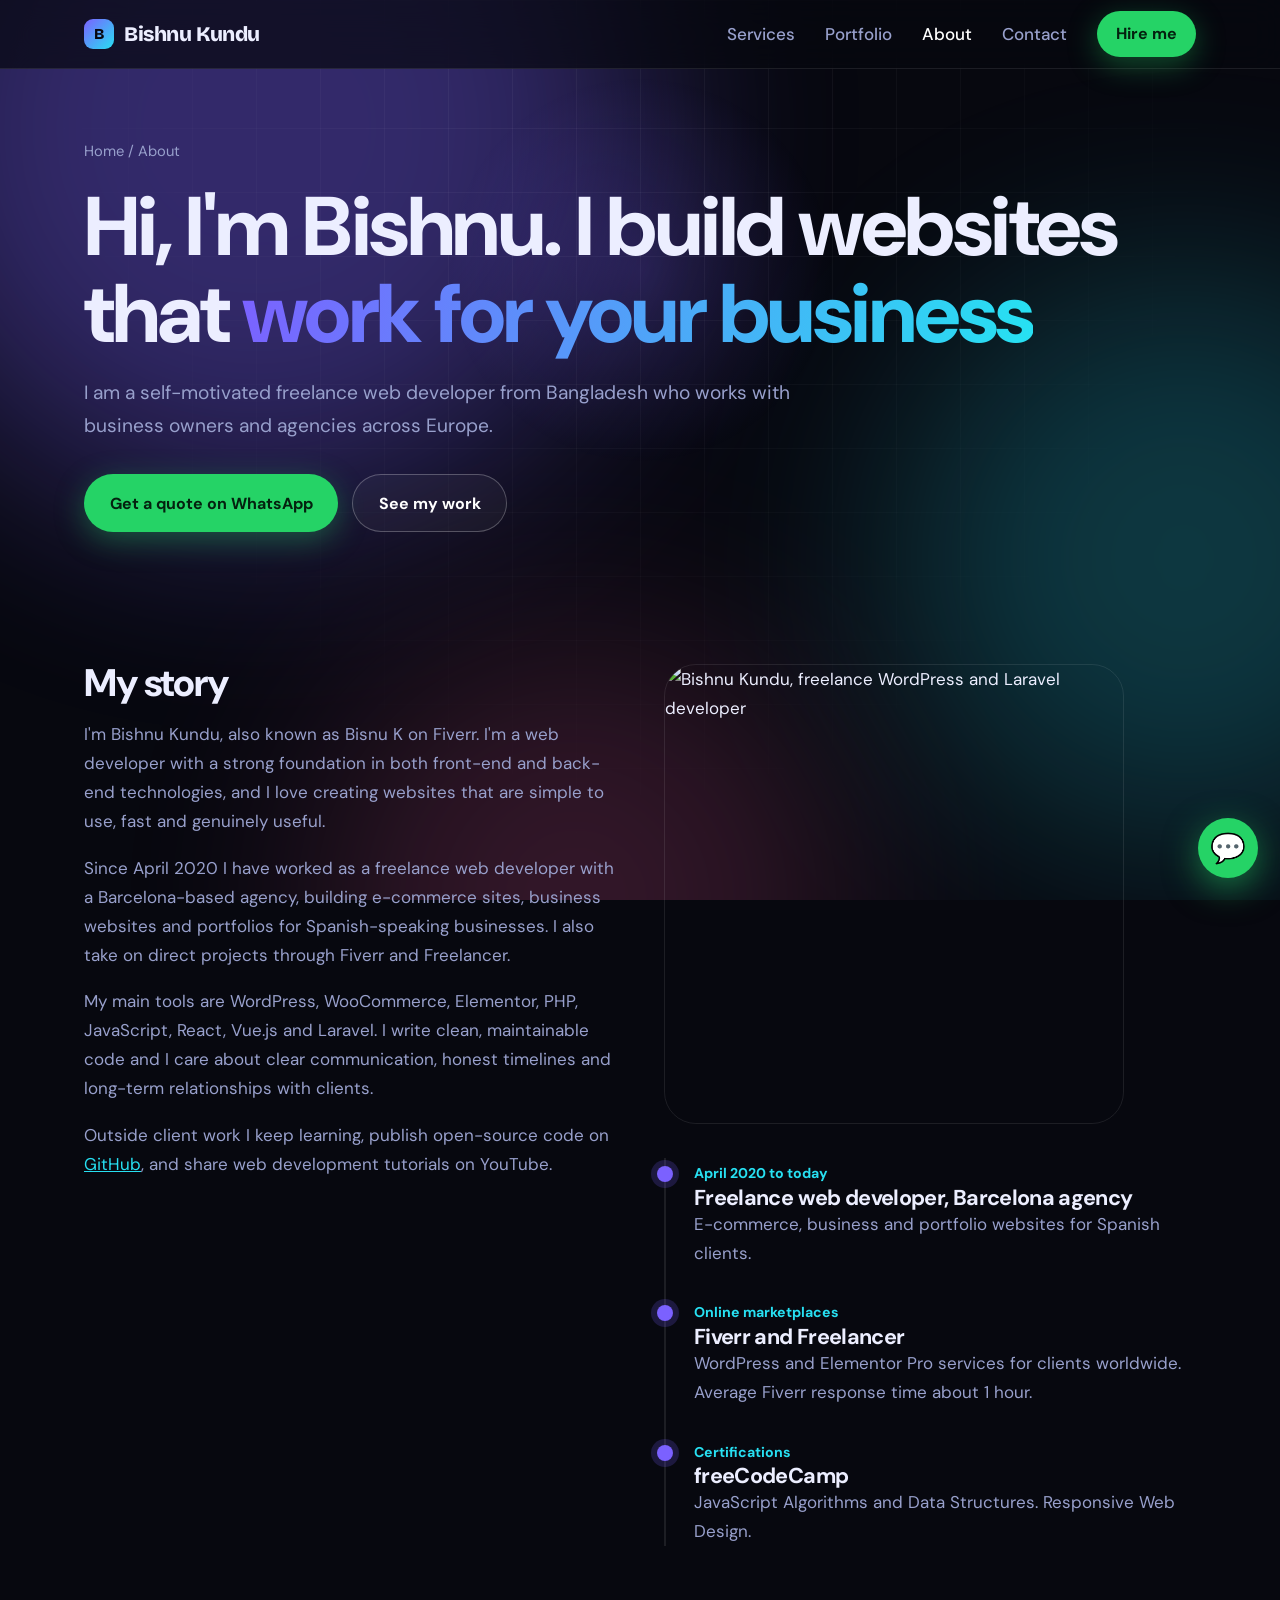
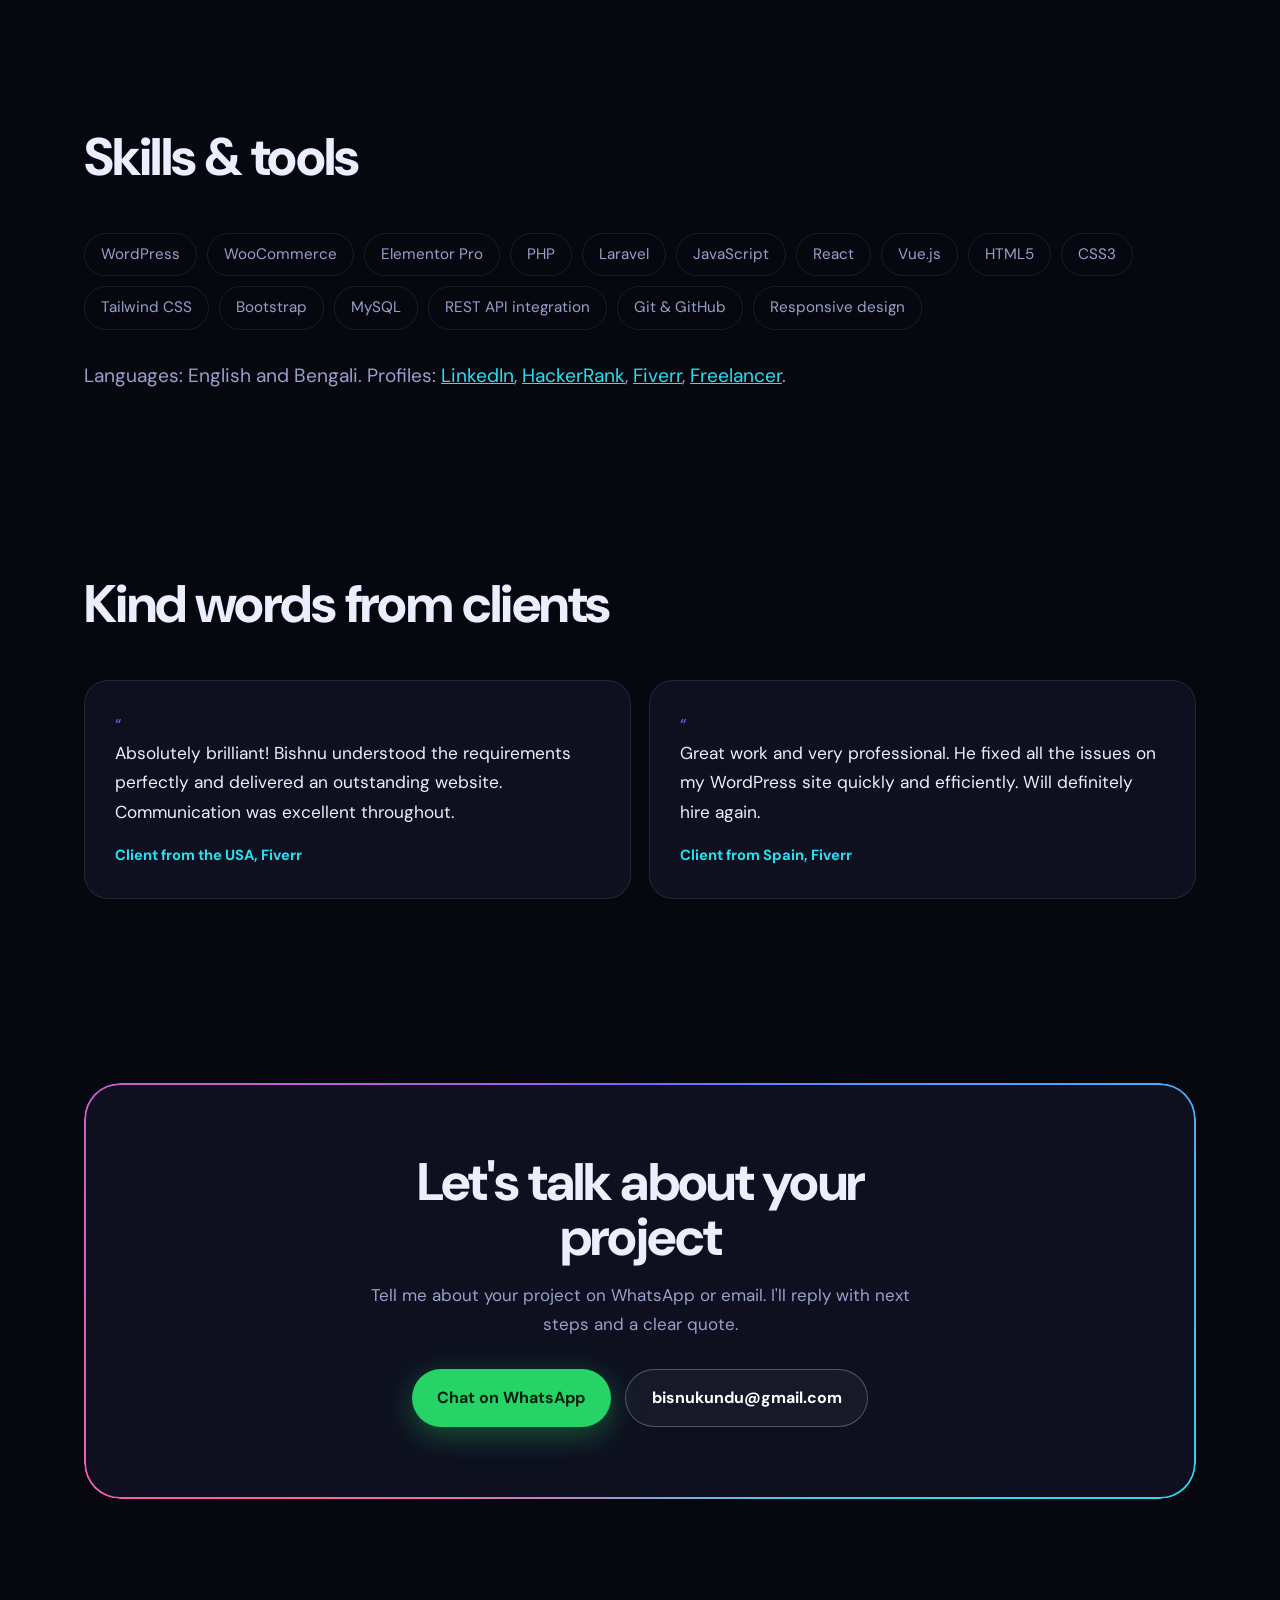
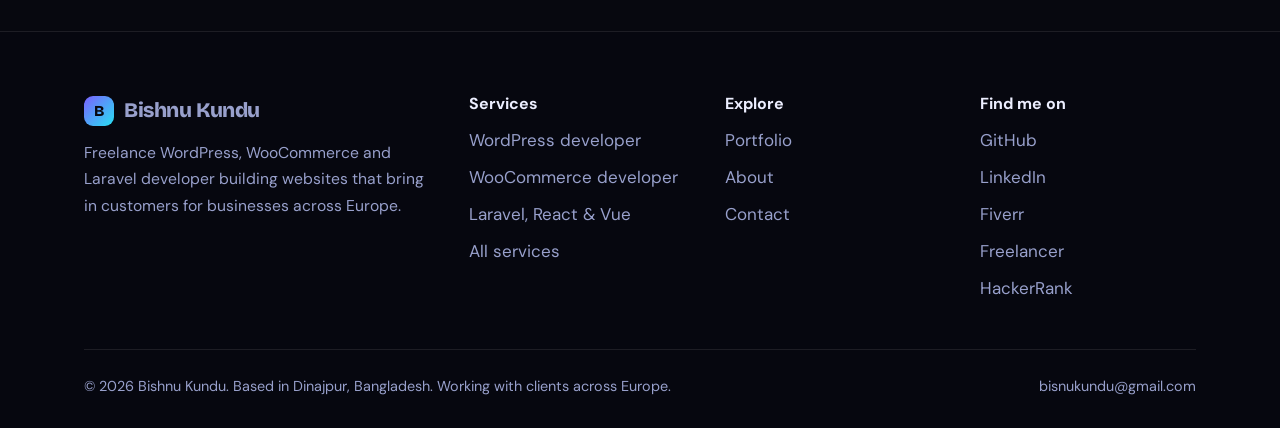
==== about/index.html @ 93c43add "Redesign: dark multi-page SEO site" ====
<!DOCTYPE html>
<html lang="en">
<head>
<meta charset="UTF-8">
<meta name="viewport" content="width=device-width, initial-scale=1">
<title>About Bishnu Kundu | Freelance Web Developer for Europe</title>
<meta name="description" content="Meet Bishnu Kundu, a freelance WordPress, WooCommerce and Laravel developer working with European clients since 2020. English and Bengali speaker.">
<meta name="robots" content="index,follow,max-image-preview:large">
<link rel="canonical" href="https://bisnukundu.netlify.app/about/">
<meta name="author" content="Bishnu Kundu">
<meta name="theme-color" content="#07080f">
<meta property="og:site_name" content="Bishnu Kundu">
<meta property="og:type" content="website">
<meta property="og:title" content="About Bishnu Kundu | Freelance Web Developer for Europe">
<meta property="og:description" content="Meet Bishnu Kundu, a freelance WordPress, WooCommerce and Laravel developer working with European clients since 2020. English and Bengali speaker.">
<meta property="og:url" content="https://bisnukundu.netlify.app/about/">
<meta property="og:image" content="https://avatars.githubusercontent.com/u/48401689?v=4">
<meta name="twitter:card" content="summary_large_image">
<meta name="twitter:title" content="About Bishnu Kundu | Freelance Web Developer for Europe">
<meta name="twitter:description" content="Meet Bishnu Kundu, a freelance WordPress, WooCommerce and Laravel developer working with European clients since 2020. English and Bengali speaker.">
<link rel="icon" href="/favicon.svg" type="image/svg+xml">
<link rel="preconnect" href="https://fonts.googleapis.com">
<link rel="preconnect" href="https://fonts.gstatic.com" crossorigin>
<link href="https://fonts.googleapis.com/css2?family=Bricolage+Grotesque:opsz,wght@12..96,500;12..96,700;12..96,800&family=DM+Sans:wght@400;500;700&display=swap" rel="stylesheet">
<link rel="stylesheet" href="/style.css">
<script>document.documentElement.classList.add('js')</script>
<script type="application/ld+json">{"@context": "https://schema.org", "@type": "BreadcrumbList", "itemListElement": [{"@type": "ListItem", "position": 1, "name": "Home", "item": "https://bisnukundu.netlify.app/"}, {"@type": "ListItem", "position": 2, "name": "About", "item": "https://bisnukundu.netlify.app/about/"}]}</script><script type="application/ld+json">{"@context": "https://schema.org", "@type": "AboutPage", "url": "https://bisnukundu.netlify.app/about/", "mainEntity": {"@id": "https://bisnukundu.netlify.app/#person"}}</script><script type="application/ld+json">{"@context": "https://schema.org", "@type": "Person", "@id": "https://bisnukundu.netlify.app/#person", "name": "Bishnu Kundu", "alternateName": "Bisnu K", "url": "https://bisnukundu.netlify.app/", "image": "https://avatars.githubusercontent.com/u/48401689?v=4", "jobTitle": "Freelance WordPress and WooCommerce Developer", "email": "bisnukundu@gmail.com", "address": {"@type": "PostalAddress", "addressLocality": "Dinajpur", "addressCountry": "BD"}, "knowsLanguage": ["English", "Bengali"], "knowsAbout": ["WordPress", "WooCommerce", "Elementor", "PHP", "Laravel", "React", "Vue.js", "JavaScript", "MySQL", "Web development", "Website redesign"], "sameAs": ["https://github.com/bisnukundu", "https://www.linkedin.com/in/bisnukundu/", "https://www.fiverr.com/bisnukundu", "https://www.freelancer.com/u/bisnukundu", "https://www.hackerrank.com/profile/bisnukundu"]}</script>
</head>
<body>
<div class="prog"></div><div class="aurora" aria-hidden="true"><i></i><i></i><i></i></div><div class="grid-bg" aria-hidden="true"></div><div class="glow" aria-hidden="true"></div>
<header class="nav"><div class="wrap">
<a class="logo" href="/" aria-label="Bishnu Kundu home"><i>B</i>Bishnu Kundu</a>
<nav aria-label="Main"><ul><li><a href="/services/">Services</a></li><li><a href="/portfolio/">Portfolio</a></li><li><a href="/about/" aria-current=page>About</a></li><li><a href="/contact/">Contact</a></li><li><a class="btn btn-wa" href="https://wa.link/w53g4s" target="_blank" rel="noopener">Hire me</a></li></ul></nav>
<button class="burger" aria-label="Menu" aria-expanded="false">☰</button>
</div></header>
<main>
<section class="ph"><div class="wrap"><div class="crumbs"><a href="/">Home</a> / About</div><h1 class="rv">Hi, I'm Bishnu. I build websites that <span class="grad">work for your business</span></h1><p class="lead rv">I am a self-motivated freelance web developer from Bangladesh who works with business owners and agencies across Europe.</p><div class="cta rv"><a class="btn btn-wa" href="https://wa.link/w53g4s" target="_blank" rel="noopener">Get a quote on WhatsApp</a><a class="btn btn-line" href="/portfolio/">See my work</a></div></div></section><section><div class="wrap split">
<div class="prose rv">
<h2 style="margin-top:0">My story</h2>
<p>I'm Bishnu Kundu, also known as Bisnu K on Fiverr. I'm a web developer with a strong foundation in both front-end and back-end technologies, and I love creating websites that are simple to use, fast and genuinely useful.</p>
<p>Since April 2020 I have worked as a freelance web developer with a Barcelona-based agency, building e-commerce sites, business websites and portfolios for Spanish-speaking businesses. I also take on direct projects through Fiverr and Freelancer.</p>
<p>My main tools are WordPress, WooCommerce, Elementor, PHP, JavaScript, React, Vue.js and Laravel. I write clean, maintainable code and I care about clear communication, honest timelines and long-term relationships with clients.</p>
<p>Outside client work I keep learning, publish open-source code on <a href="https://github.com/bisnukundu" rel="me noopener" target="_blank">GitHub</a>, and share web development tutorials on YouTube.</p>
</div>
<div>
<img class="rv" src="https://avatars.githubusercontent.com/u/48401689?v=4" alt="Bishnu Kundu, freelance WordPress and Laravel developer" width="460" height="460" style="border-radius:32px;border:1px solid var(--line);margin-bottom:34px;width:100%;max-width:460px">
<div class="tl">
<div class="rv"><small>April 2020 to today</small><h3>Freelance web developer, Barcelona agency</h3><p>E-commerce, business and portfolio websites for Spanish clients.</p></div>
<div class="rv"><small>Online marketplaces</small><h3>Fiverr and Freelancer</h3><p>WordPress and Elementor Pro services for clients worldwide. Average Fiverr response time about 1 hour.</p></div>
<div class="rv"><small>Certifications</small><h3>freeCodeCamp</h3><p>JavaScript Algorithms and Data Structures. Responsive Web Design.</p></div>
</div></div></div></section>
<section><div class="wrap"><div class="sh rv"><h2>Skills &amp; tools</h2></div>
<div class="chips"><a href="/services/" style="pointer-events:none">WordPress</a><a href="/services/" style="pointer-events:none">WooCommerce</a><a href="/services/" style="pointer-events:none">Elementor Pro</a><a href="/services/" style="pointer-events:none">PHP</a><a href="/services/" style="pointer-events:none">Laravel</a><a href="/services/" style="pointer-events:none">JavaScript</a><a href="/services/" style="pointer-events:none">React</a><a href="/services/" style="pointer-events:none">Vue.js</a><a href="/services/" style="pointer-events:none">HTML5</a><a href="/services/" style="pointer-events:none">CSS3</a><a href="/services/" style="pointer-events:none">Tailwind CSS</a><a href="/services/" style="pointer-events:none">Bootstrap</a><a href="/services/" style="pointer-events:none">MySQL</a><a href="/services/" style="pointer-events:none">REST API integration</a><a href="/services/" style="pointer-events:none">Git & GitHub</a><a href="/services/" style="pointer-events:none">Responsive design</a></div>
<p class="lead rv" style="margin-top:30px">Languages: English and Bengali. Profiles: <a href="https://www.linkedin.com/in/bisnukundu/" rel="me noopener" target="_blank" style="color:var(--c)">LinkedIn</a>, <a href="https://www.hackerrank.com/profile/bisnukundu" rel="me noopener" target="_blank" style="color:var(--c)">HackerRank</a>, <a href="https://www.fiverr.com/bisnukundu" rel="me noopener" target="_blank" style="color:var(--c)">Fiverr</a>, <a href="https://www.freelancer.com/u/bisnukundu" rel="me noopener" target="_blank" style="color:var(--c)">Freelancer</a>.</p></div></section>
<section><div class="wrap"><div class="sh rv"><h2>Kind words from clients</h2></div><div class="qgrid"><blockquote class="rv"><p>Absolutely brilliant! Bishnu understood the requirements perfectly and delivered an outstanding website. Communication was excellent throughout.</p><cite>Client from the USA, Fiverr</cite></blockquote><blockquote class="rv"><p>Great work and very professional. He fixed all the issues on my WordPress site quickly and efficiently. Will definitely hire again.</p><cite>Client from Spain, Fiverr</cite></blockquote></div></div></section>
<section><div class="wrap"><div class="ctabox rv"><h2>Let's talk about your project</h2><p>Tell me about your project on WhatsApp or email. I'll reply with next steps and a clear quote.</p>
<div class="cta"><a class="btn btn-wa" href="https://wa.link/w53g4s" target="_blank" rel="noopener">Chat on WhatsApp</a><a class="btn btn-line" href="mailto:bisnukundu@gmail.com">bisnukundu@gmail.com</a></div></div></div></section>
</main>
<footer><div class="wrap">
<div class="fg">
<div><a class="logo" href="/"><i>B</i>Bishnu Kundu</a><p>Freelance WordPress, WooCommerce and Laravel developer building websites that bring in customers for businesses across Europe.</p></div>
<div><h3>Services</h3><ul><li><a href="/services/wordpress-developer/">WordPress developer</a></li><li><a href="/services/woocommerce-developer/">WooCommerce developer</a></li><li><a href="/services/web-app-development/">Laravel, React & Vue</a></li><li><a href="/services/">All services</a></li></ul></div>
<div><h3>Explore</h3><ul><li><a href="/portfolio/">Portfolio</a></li><li><a href="/about/">About</a></li><li><a href="/contact/">Contact</a></li></ul></div>
<div><h3>Find me on</h3><ul><li><a href="https://github.com/bisnukundu" rel="me noopener" target="_blank">GitHub</a></li><li><a href="https://www.linkedin.com/in/bisnukundu/" rel="me noopener" target="_blank">LinkedIn</a></li><li><a href="https://www.fiverr.com/bisnukundu" rel="me noopener" target="_blank">Fiverr</a></li><li><a href="https://www.freelancer.com/u/bisnukundu" rel="me noopener" target="_blank">Freelancer</a></li><li><a href="https://www.hackerrank.com/profile/bisnukundu" rel="me noopener" target="_blank">HackerRank</a></li></ul></div>
</div>
<div class="copy"><span>© <script>document.write(new Date().getFullYear())</script> Bishnu Kundu. Based in Dinajpur, Bangladesh. Working with clients across Europe.</span><a href="mailto:bisnukundu@gmail.com">bisnukundu@gmail.com</a></div>
</div></footer>
<a class="wa-fab" href="https://wa.link/w53g4s" target="_blank" rel="noopener" aria-label="Chat on WhatsApp">💬</a>
<script src="/app.js" defer></script>
</body>
</html>
---- style.css ----
@property --a{syntax:'<angle>';initial-value:0deg;inherits:false}
:root{--bg:#07080f;--s1:#0e1020;--s2:#151833;--line:rgba(255,255,255,.09);--tx:#eceeff;--mu:#98a0cc;--v:#7b61ff;--c:#27e0f2;--p:#ff5fa2;--wa:#25d366;
--d:'Bricolage Grotesque',Georgia,serif;--b:'DM Sans',system-ui,sans-serif}
*{box-sizing:border-box;margin:0;padding:0}
html{scroll-behavior:smooth}
body{font:400 1.0625rem/1.7 var(--b);color:var(--tx);background:var(--bg);overflow-x:hidden}
img{max-width:100%;display:block}
a{color:inherit}
:focus-visible{outline:3px solid var(--c);outline-offset:3px}
.wrap{max-width:1160px;margin:0 auto;padding:0 24px}
h1,h2,h3{font-family:var(--d);line-height:1.04;letter-spacing:-.03em}
h1{font-size:clamp(2.6rem,6.6vw,5.2rem);font-weight:800}
h2{font-size:clamp(2rem,4.6vw,3.3rem);font-weight:800}
h3{font-size:1.35rem;font-weight:700}
p.lead{font-size:1.2rem;color:var(--mu);max-width:56ch}
.grad{background:linear-gradient(100deg,var(--v),var(--c),var(--p),var(--v));background-size:300% 100%;-webkit-background-clip:text;background-clip:text;color:transparent;animation:flow 8s linear infinite}
@keyframes flow{to{background-position:300% 0}}
/* background */
.aurora{position:fixed;inset:0;z-index:-2;overflow:hidden;pointer-events:none}
.aurora i{position:absolute;width:60vw;height:60vw;border-radius:50%;filter:blur(110px);opacity:.38;animation:drift 22s ease-in-out infinite alternate}
.aurora i:nth-child(1){background:var(--v);top:-20vw;left:-10vw}
.aurora i:nth-child(2){background:var(--c);width:45vw;height:45vw;top:30vh;right:-15vw;animation-delay:-8s;opacity:.22}
.aurora i:nth-child(3){background:var(--p);width:40vw;height:40vw;bottom:-20vw;left:25vw;animation-delay:-14s;opacity:.18}
@keyframes drift{to{transform:translate(8vw,6vh) scale(1.2)}}
.grid-bg{position:fixed;inset:0;z-index:-1;pointer-events:none;background-image:linear-gradient(var(--line) 1px,transparent 1px),linear-gradient(90deg,var(--line) 1px,transparent 1px);background-size:64px 64px;-webkit-mask-image:radial-gradient(ellipse at 50% 0,#000 20%,transparent 70%);mask-image:radial-gradient(ellipse at 50% 0,#000 20%,transparent 70%);opacity:.5}
.glow{position:fixed;width:420px;height:420px;margin:-210px 0 0 -210px;border-radius:50%;background:radial-gradient(circle,rgba(123,97,255,.18),transparent 65%);pointer-events:none;z-index:-1;left:50%;top:30%;transition:left .25s,top .25s}
.prog{position:fixed;top:0;left:0;height:3px;width:0;background:linear-gradient(90deg,var(--v),var(--c),var(--p));z-index:100}
/* nav */
header.nav{position:sticky;top:0;z-index:50;background:rgba(7,8,15,.7);backdrop-filter:blur(16px);-webkit-backdrop-filter:blur(16px);border-bottom:1px solid var(--line)}
header.nav .wrap{display:flex;justify-content:space-between;align-items:center;height:68px}
.logo{font:800 1.3rem var(--d);letter-spacing:-.02em;text-decoration:none;display:flex;align-items:center;gap:10px}
.logo i{width:30px;height:30px;border-radius:9px;background:linear-gradient(135deg,var(--v),var(--c));display:grid;place-items:center;font:800 .95rem var(--d);font-style:normal;color:#07080f}
nav ul{display:flex;gap:30px;list-style:none;align-items:center}
nav a{text-decoration:none;color:var(--mu);font-weight:500;transition:color .2s}
nav a:hover,nav a[aria-current]{color:#fff}
.burger{display:none;background:none;border:1px solid var(--line);color:#fff;width:44px;height:44px;border-radius:12px;font-size:1.3rem;cursor:pointer}
.btn{display:inline-flex;align-items:center;gap:.6rem;padding:.9rem 1.6rem;border-radius:999px;font-weight:700;text-decoration:none;transition:transform .25s,box-shadow .25s;position:relative;border:0;font-family:var(--b);font-size:1rem;cursor:pointer}
.btn:hover{transform:translateY(-3px)}
.btn-wa{background:var(--wa);color:#04210f;box-shadow:0 8px 30px rgba(37,211,102,.35)}
.btn-wa:hover{box-shadow:0 12px 40px rgba(37,211,102,.55)}
.btn-line{border:1.5px solid rgba(255,255,255,.25);color:#fff;background:rgba(255,255,255,.04)}
.btn-line:hover{border-color:var(--c)}
nav .btn{padding:.6rem 1.2rem}
nav a.btn{color:#04210f}
/* hero */
.hero{padding:84px 0 70px}
.hero-grid{display:grid;grid-template-columns:1.25fr 1fr;gap:56px;align-items:center}
.badge{display:inline-flex;align-items:center;gap:10px;padding:7px 16px;border:1px solid var(--line);border-radius:999px;background:rgba(255,255,255,.04);font-size:.92rem;color:var(--mu);margin-bottom:26px}
.badge:before{content:"";width:9px;height:9px;border-radius:50%;background:var(--wa);box-shadow:0 0 0 0 rgba(37,211,102,.7);animation:ping 2s infinite}
@keyframes ping{70%{box-shadow:0 0 0 12px rgba(37,211,102,0)}100%{box-shadow:0 0 0 0 rgba(37,211,102,0)}}
.typed{font:700 clamp(1.2rem,2.4vw,1.7rem) var(--d);margin:22px 0 14px;min-height:2.2em}
.typed span:after{content:"";display:inline-block;width:3px;height:1.1em;background:var(--c);margin-left:4px;vertical-align:-.15em;animation:blink 1s steps(1) infinite}
@keyframes blink{50%{opacity:0}}
.cta{display:flex;gap:14px;flex-wrap:wrap;margin-top:32px}
.trust{display:flex;gap:10px 22px;flex-wrap:wrap;margin-top:34px;color:var(--mu);font-size:.95rem}
.trust a{text-decoration:none;border-bottom:1px solid var(--line)}
.trust a:hover{color:#fff;border-color:var(--c)}
/* hero mock */
.mock{position:relative;animation:float 7s ease-in-out infinite}
@keyframes float{50%{transform:translateY(-14px)}}
.win{background:var(--s1);border:1px solid var(--line);border-radius:20px;overflow:hidden;box-shadow:0 40px 90px rgba(0,0,0,.55),0 0 80px rgba(123,97,255,.2)}
.win-top{display:flex;gap:7px;align-items:center;padding:13px 16px;border-bottom:1px solid var(--line)}
.win-top i{width:11px;height:11px;border-radius:50%;background:#ff5f57}.win-top i:nth-child(2){background:#febc2e}.win-top i:nth-child(3){background:#28c840}
.win-top b{margin-left:12px;flex:1;background:rgba(255,255,255,.06);border-radius:8px;padding:3px 12px;font:500 .8rem var(--b);color:var(--mu)}
.site{padding:20px;display:grid;gap:12px}
.sk{border-radius:10px;background:linear-gradient(90deg,var(--s2) 25%,#232759 50%,var(--s2) 75%);background-size:200% 100%;animation:shim 2.2s linear infinite}
@keyframes shim{to{background-position:-200% 0}}
.sk.h{height:92px;background:linear-gradient(120deg,var(--v),var(--c));animation:none;display:grid;place-items:center;font:800 1.3rem var(--d);color:#07080f}
.sk.l{height:12px;width:70%}.sk.l2{height:12px;width:48%}
.sk3{display:grid;grid-template-columns:repeat(3,1fr);gap:12px}.sk3 .sk{height:70px}
.toast{position:absolute;background:#fff;color:#0b0d24;border-radius:16px;padding:12px 16px;font-size:.9rem;line-height:1.35;box-shadow:0 20px 50px rgba(0,0,0,.5);max-width:230px;opacity:0;animation:toast 8s infinite}
.toast b{display:block;font-size:.8rem;color:#2a8f4f}
.t1{left:-34px;bottom:46px}
.t2{right:-18px;top:56px;background:var(--wa);animation-delay:3.2s;color:#04210f}
@keyframes toast{0%,6%{opacity:0;transform:translateY(16px) scale(.9)}12%,46%{opacity:1;transform:none}55%,100%{opacity:0;transform:translateY(-10px)}}
/* sections */
section{padding:92px 0;position:relative}
.sh{margin-bottom:48px}
.sh p{margin-top:14px}
.stats{display:grid;grid-template-columns:repeat(3,1fr);gap:20px;margin-top:10px}
.stat{padding:30px;border:1px solid var(--line);border-radius:24px;background:rgba(255,255,255,.03)}
.stat b{display:block;font:800 clamp(2.4rem,5vw,3.8rem)/1 var(--d);letter-spacing:-.04em}
.stat span{color:var(--mu)}
.marq{overflow:hidden;border-block:1px solid var(--line);padding:22px 0;margin:64px 0 0;-webkit-mask-image:linear-gradient(90deg,transparent,#000 12%,#000 88%,transparent);mask-image:linear-gradient(90deg,transparent,#000 12%,#000 88%,transparent)}
.marq div{display:flex;gap:56px;width:max-content;animation:marq 32s linear infinite}
.marq span{font:700 1.5rem var(--d);color:var(--mu);white-space:nowrap}
.marq span:before{content:"✦";color:var(--v);margin-right:56px}
@keyframes marq{to{transform:translateX(-50%)}}
/* cards */
.bento{display:grid;grid-template-columns:repeat(3,1fr);gap:18px}
.card,.tile{position:relative;padding:30px;border-radius:24px;border:1px solid var(--line);background:var(--s1);overflow:hidden;text-decoration:none;display:block;transition:transform .3s,border-color .3s}
.card:before,.tile:before{content:"";position:absolute;inset:0;background:radial-gradient(380px circle at var(--mx,50%) var(--my,0),rgba(123,97,255,.28),transparent 60%);opacity:0;transition:opacity .3s}
.card:hover,.tile:hover{transform:translateY(-6px);border-color:rgba(123,97,255,.6)}
.card:hover:before,.tile:hover:before{opacity:1}
.card>*,.tile>*{position:relative}
.card .ic{width:50px;height:50px;border-radius:14px;display:grid;place-items:center;font-size:1.5rem;background:linear-gradient(135deg,rgba(123,97,255,.3),rgba(39,224,242,.2));margin-bottom:20px}
.card p{color:var(--mu);margin-top:10px;font-size:1rem}
.card.wide{grid-column:span 2}
.more-link{display:inline-block;margin-top:16px;color:var(--c);font-weight:700}
.works{display:grid;grid-template-columns:repeat(3,1fr);gap:18px}
.tile{padding:0;display:flex;flex-direction:column}
.tile .thumb{height:150px;display:grid;place-items:center;font:800 1.5rem var(--d);letter-spacing:-.03em;color:#07080f;background:linear-gradient(135deg,var(--v),var(--c));position:relative;overflow:hidden}
.tile:nth-child(3n+2) .thumb{background:linear-gradient(135deg,var(--p),var(--v))}
.tile:nth-child(3n) .thumb{background:linear-gradient(135deg,var(--c),#7bffb0)}
.tile .thumb:after{content:"";position:absolute;inset:0;background:linear-gradient(110deg,transparent 30%,rgba(255,255,255,.35) 50%,transparent 70%);transform:translateX(-100%);transition:transform .8s}
.tile:hover .thumb:after{transform:translateX(100%)}
.tile .tb{padding:22px 24px 26px}
.tile p{color:var(--mu);font-size:.98rem;margin:6px 0 14px}
.tag{display:inline-block;padding:4px 12px;border-radius:999px;font-size:.82rem;font-weight:700;background:rgba(39,224,242,.12);color:var(--c);margin-right:6px}
.chips{display:flex;flex-wrap:wrap;gap:10px}
.chips a{padding:8px 16px;border:1px solid var(--line);border-radius:999px;text-decoration:none;color:var(--mu);font-size:.95rem;transition:.2s}
.chips a:hover{color:#fff;border-color:var(--v);background:rgba(123,97,255,.15)}
.filters{display:flex;gap:10px;flex-wrap:wrap;margin-bottom:30px}
.filters button{padding:9px 18px;border-radius:999px;border:1px solid var(--line);background:transparent;color:var(--mu);font:500 .95rem var(--b);cursor:pointer}
.filters button.on,.filters button:hover{background:var(--v);color:#fff;border-color:var(--v)}
/* steps */
.steps{display:grid;grid-template-columns:repeat(4,1fr);gap:20px;counter-reset:s}
.step{padding:28px;border-radius:24px;border:1px solid var(--line);background:rgba(255,255,255,.03);counter-increment:s}
.step:before{content:counter(s);display:block;font:800 3.2rem/1 var(--d);background:linear-gradient(135deg,var(--v),var(--c));-webkit-background-clip:text;background-clip:text;color:transparent;margin-bottom:12px}
.step p{color:var(--mu);margin-top:8px;font-size:1rem}
/* split + lists */
.split{display:grid;grid-template-columns:1fr 1fr;gap:48px;align-items:start}
.ticks{list-style:none}
.ticks li{padding:12px 0 12px 38px;position:relative;border-bottom:1px solid var(--line)}
.ticks li:before{content:"✓";position:absolute;left:0;top:12px;width:24px;height:24px;border-radius:50%;background:rgba(37,211,102,.15);color:var(--wa);display:grid;place-items:center;font-size:.85rem;font-weight:800}
.ticks b{display:block}
.ticks span{color:var(--mu);font-size:.98rem}
.tl{border-left:2px solid var(--line);padding-left:28px;display:grid;gap:30px}
.tl div{position:relative}
.tl div:before{content:"";position:absolute;left:-37px;top:8px;width:16px;height:16px;border-radius:50%;background:var(--v);box-shadow:0 0 0 6px rgba(123,97,255,.2)}
.tl small{color:var(--c);font-weight:700}
.tl p{color:var(--mu)}
/* quotes */
.qgrid{display:grid;grid-template-columns:repeat(2,1fr);gap:18px}
blockquote{padding:30px;border-radius:24px;border:1px solid var(--line);background:var(--s1);font-size:1.08rem}
blockquote cite{display:block;margin-top:16px;font-style:normal;color:var(--c);font-weight:700;font-size:.92rem}
blockquote:before{content:"“";font:800 3rem/1 var(--d);color:var(--v);display:block;height:28px}
/* faq */
.faq{max-width:820px}
details{border:1px solid var(--line);border-radius:18px;padding:20px 24px;margin-bottom:12px;background:rgba(255,255,255,.03);transition:border-color .2s}
details[open]{border-color:rgba(123,97,255,.55)}
summary{font:700 1.15rem var(--d);cursor:pointer;list-style:none;display:flex;justify-content:space-between;gap:16px}
summary::-webkit-details-marker{display:none}
summary:after{content:"+";font-size:1.5rem;line-height:1;color:var(--c);transition:transform .3s}
details[open] summary:after{transform:rotate(45deg)}
details p{margin-top:12px;color:var(--mu)}
/* cta box */
.ctabox{position:relative;text-align:center;padding:72px 28px;border-radius:36px;background:var(--s1);isolation:isolate;overflow:hidden}
.ctabox:before{content:"";position:absolute;inset:0;border-radius:inherit;padding:2px;background:conic-gradient(from var(--a),var(--v),var(--c),var(--p),var(--v));-webkit-mask:linear-gradient(#000 0 0) content-box,linear-gradient(#000 0 0);-webkit-mask-composite:xor;mask-composite:exclude;animation:spin 6s linear infinite;z-index:-1}
@keyframes spin{to{--a:360deg}}
.ctabox h2{max-width:16ch;margin:0 auto 16px}
.ctabox p{color:var(--mu);margin:0 auto 30px;max-width:48ch}
.ctabox .cta{justify-content:center;margin-top:0}
/* inner pages */
.ph{padding:70px 0 40px}
.crumbs{font-size:.92rem;color:var(--mu);margin-bottom:20px}
.crumbs a{text-decoration:none}.crumbs a:hover{color:#fff}
.ph p.lead{margin-top:20px}
.prose{max-width:760px}
.prose p{color:var(--mu);margin-bottom:18px}
.prose h2{font-size:clamp(1.7rem,3.4vw,2.4rem);margin:46px 0 16px}
.prose a{color:var(--c)}
form{display:grid;gap:16px}
label{font-weight:700;font-size:.95rem;display:grid;gap:8px}
input,select,textarea{font:400 1rem var(--b);padding:14px 16px;border-radius:14px;border:1px solid var(--line);background:var(--s1);color:#fff;width:100%}
input:focus,select:focus,textarea:focus{outline:none;border-color:var(--v);box-shadow:0 0 0 3px rgba(123,97,255,.3)}
textarea{min-height:150px;resize:vertical}
.hp{position:absolute;left:-9999px}
/* footer */
footer{border-top:1px solid var(--line);padding:64px 0 30px;margin-top:40px;background:rgba(7,8,15,.8)}
.fg{display:grid;grid-template-columns:1.6fr 1fr 1fr 1fr;gap:40px}
footer h3{font-size:1rem;margin-bottom:14px;font-family:var(--b);letter-spacing:0}
footer ul{list-style:none;display:grid;gap:8px}
footer a{color:var(--mu);text-decoration:none}footer a:hover{color:#fff}
footer p{color:var(--mu);max-width:36ch;margin-top:14px;font-size:.98rem}
.copy{margin-top:46px;padding-top:24px;border-top:1px solid var(--line);color:var(--mu);font-size:.9rem;display:flex;justify-content:space-between;flex-wrap:wrap;gap:10px}
.wa-fab{position:fixed;right:22px;bottom:22px;z-index:60;width:60px;height:60px;border-radius:50%;background:var(--wa);display:grid;place-items:center;box-shadow:0 10px 34px rgba(37,211,102,.5);text-decoration:none;font-size:1.8rem;animation:ping 2.4s infinite}
/* reveal */
.js .rv{opacity:0;transform:translateY(34px);transition:opacity .8s cubic-bezier(.2,.7,.2,1),transform .8s cubic-bezier(.2,.7,.2,1);transition-delay:var(--d,0s)}
.js .rv.in{opacity:1;transform:none}
@media(max-width:900px){
.hero-grid,.split{grid-template-columns:1fr}
.bento,.works,.steps,.qgrid,.stats{grid-template-columns:1fr}
.card.wide{grid-column:auto}
.fg{grid-template-columns:1fr 1fr}
.burger{display:block}
nav ul{position:absolute;top:68px;left:0;right:0;flex-direction:column;gap:0;background:rgba(7,8,15,.97);border-bottom:1px solid var(--line);padding:10px 24px 22px;display:none;align-items:stretch}
nav ul.open{display:flex}
nav li{padding:12px 0;border-bottom:1px solid var(--line)}
.mock{margin:20px 14px 0}.t1{left:-10px}.t2{right:-10px}
section{padding:68px 0}
}
@media(prefers-reduced-motion:reduce){
*,*:before,*:after{animation:none!important;transition:none!important}
.js .rv{opacity:1;transform:none}
html{scroll-behavior:auto}
.toast{opacity:1}
}
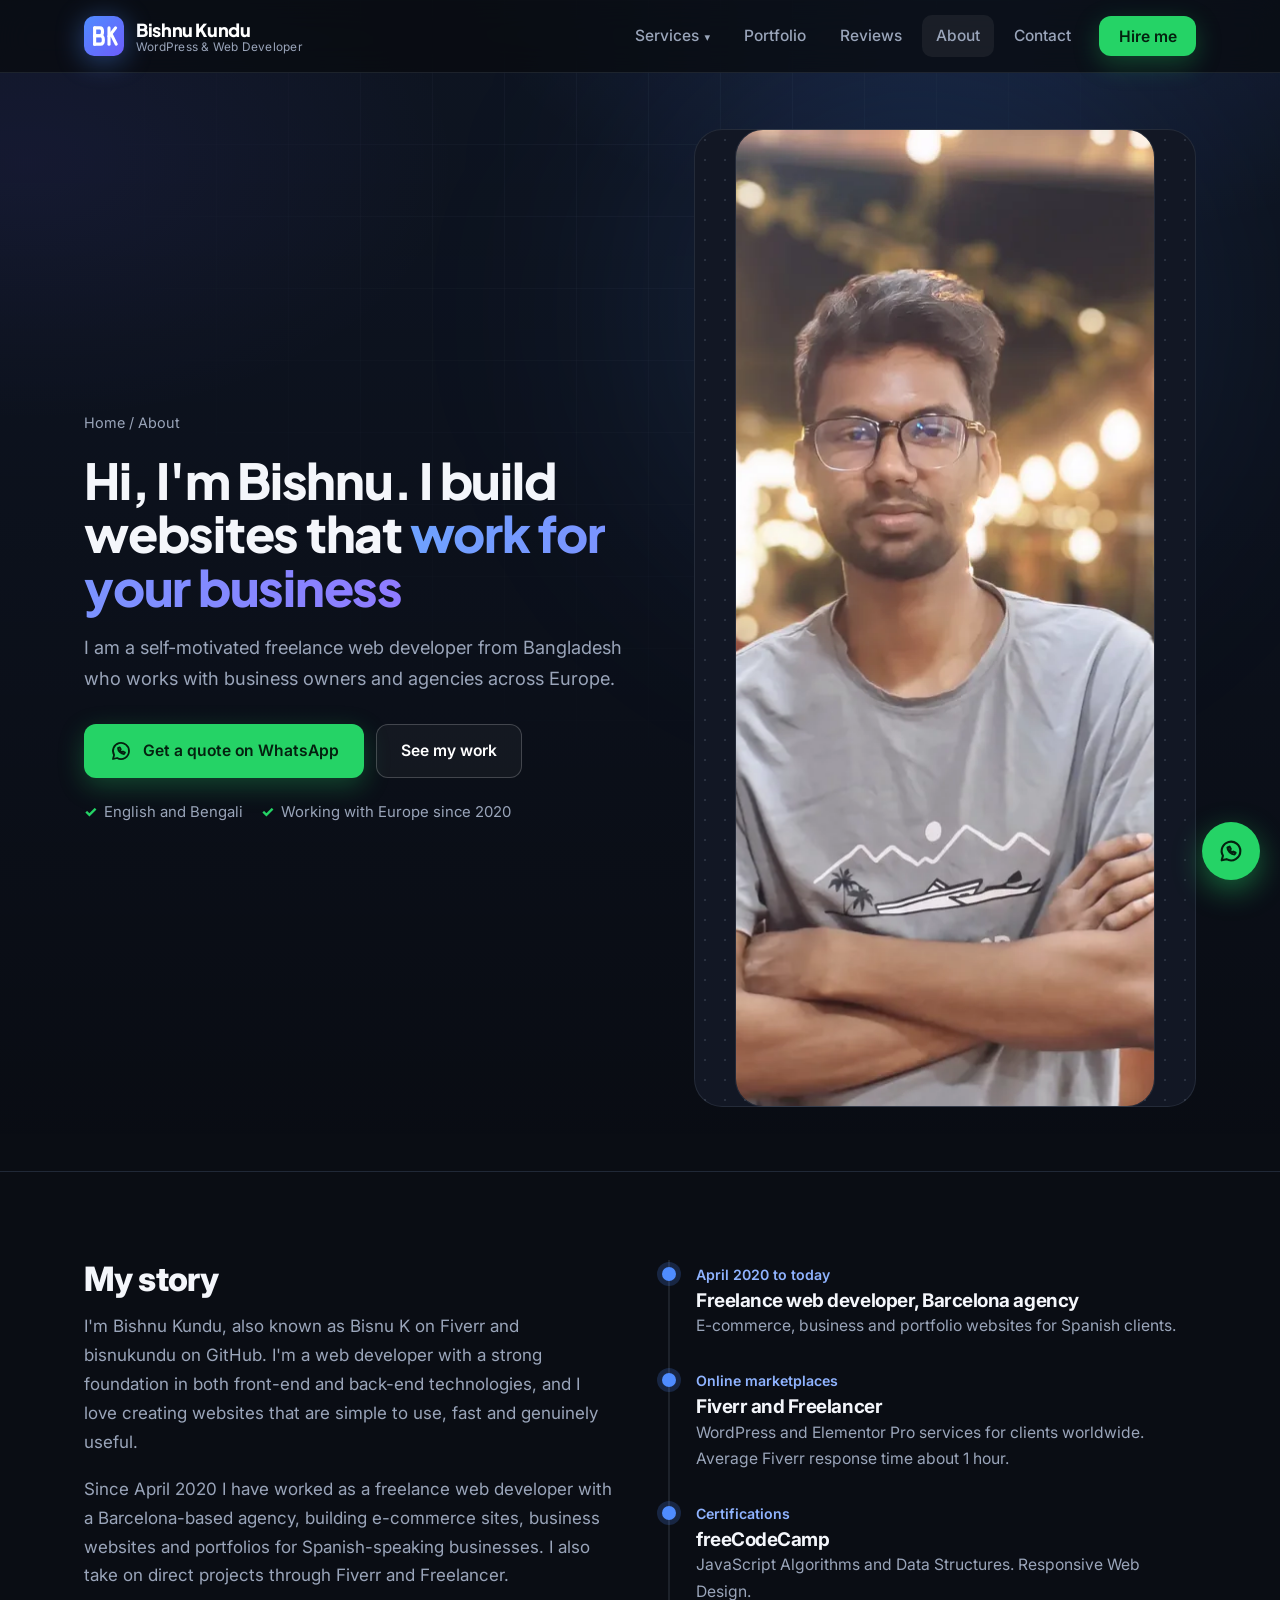
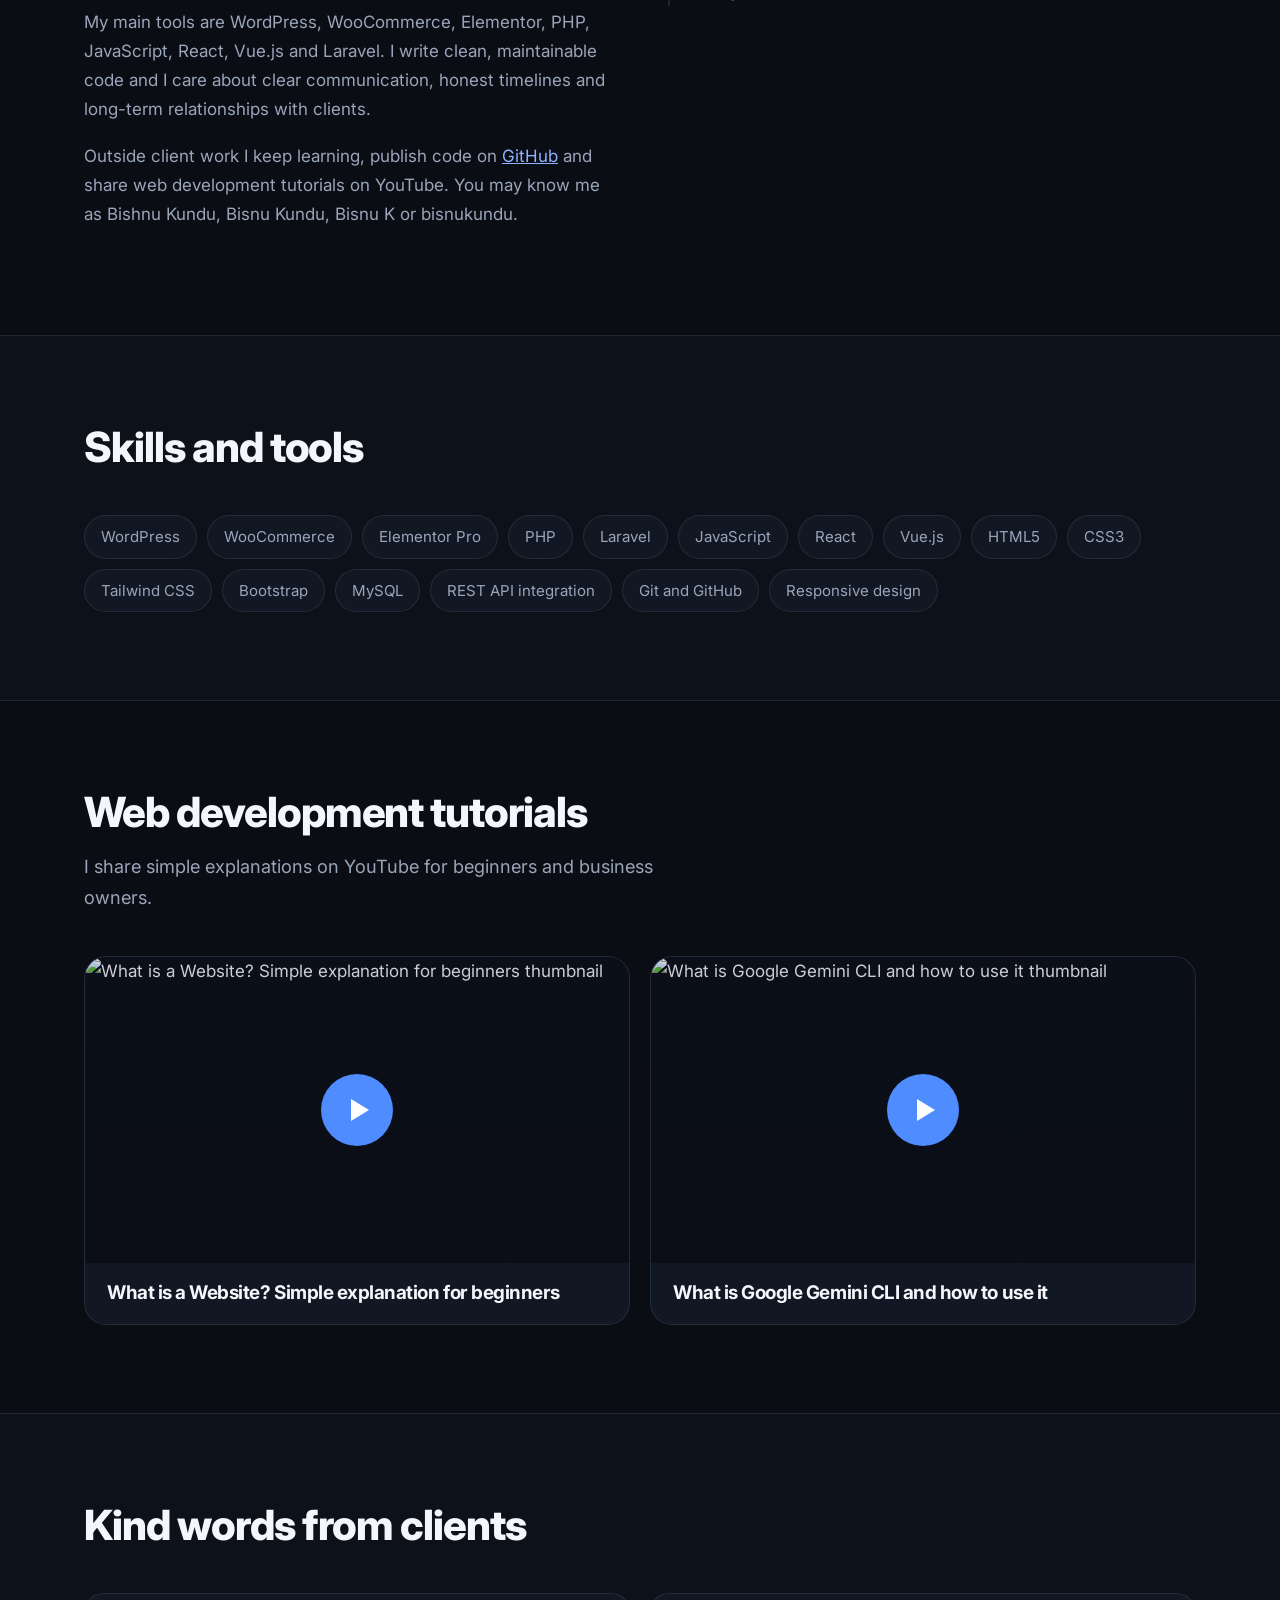
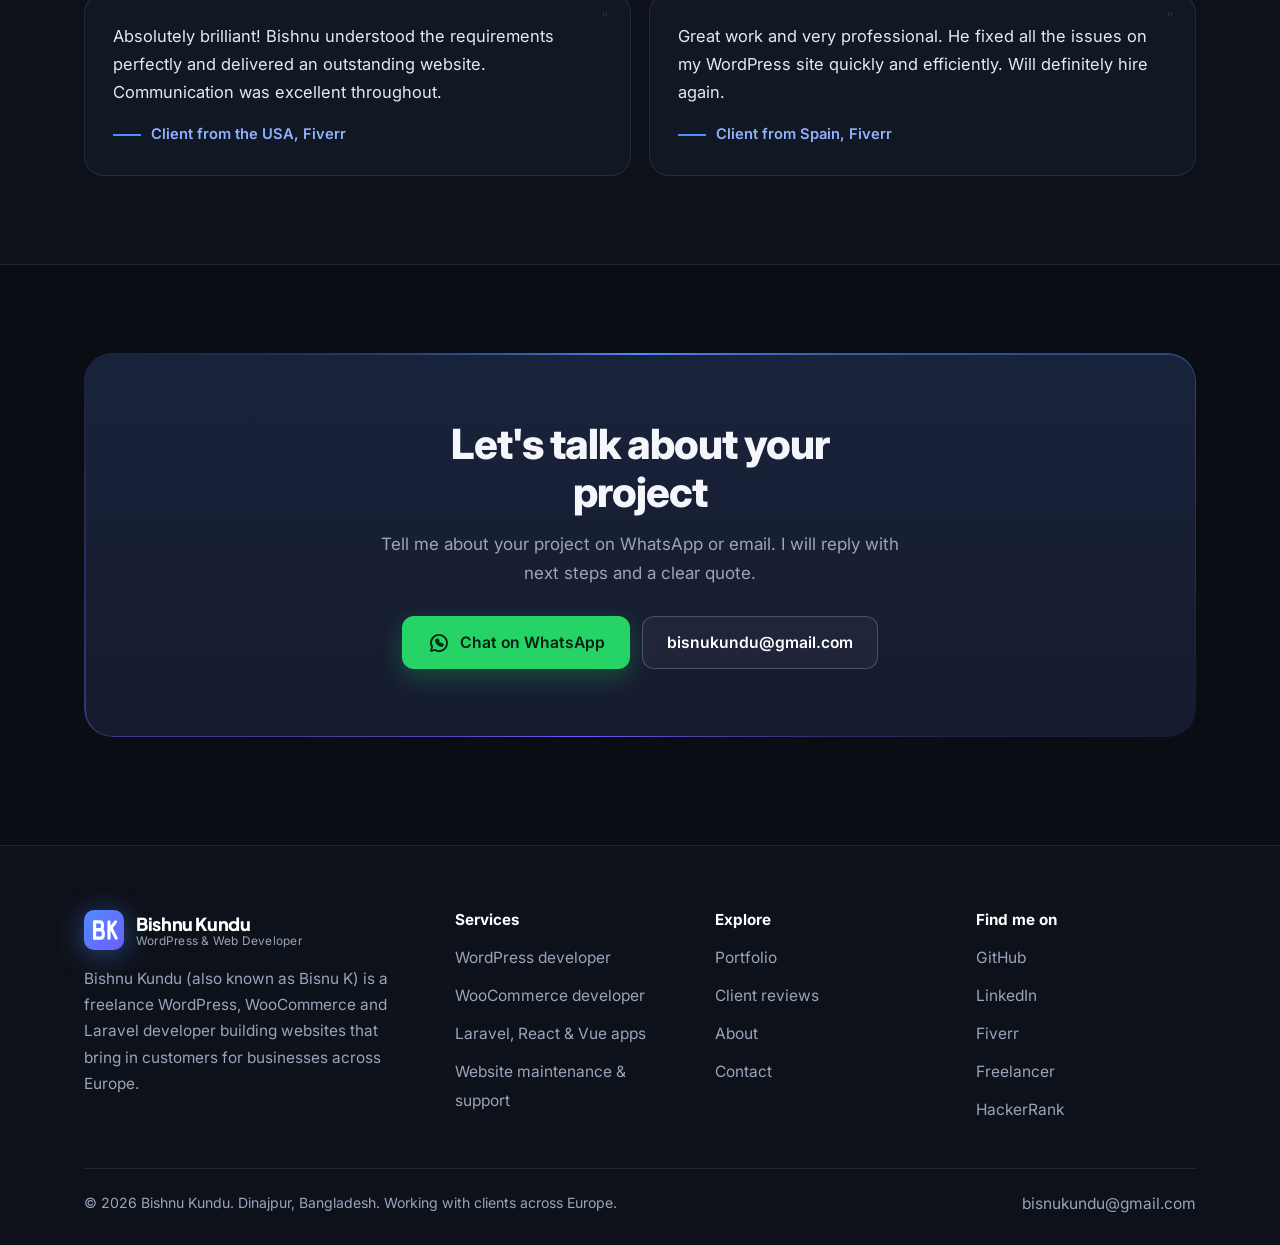
==== commit b1e7b217: "Professional redesign: new hero, logo, reviews with videos, maintenance page, SEO upgrades" ====
--- a/about/index.html
+++ b/about/index.html
@@ -3,69 +3,75 @@
 <head>
 <meta charset="UTF-8">
 <meta name="viewport" content="width=device-width, initial-scale=1">
-<title>About Bishnu Kundu | Freelance Web Developer for Europe</title>
-<meta name="description" content="Meet Bishnu Kundu, a freelance WordPress, WooCommerce and Laravel developer working with European clients since 2020. English and Bengali speaker.">
+<title>About Bishnu Kundu (Bisnu K) | Freelance Web Developer</title>
+<meta name="description" content="Meet Bishnu Kundu (Bisnu K, bisnukundu), a freelance WordPress, WooCommerce and Laravel developer working with European clients since 2020.">
+<meta name="keywords" content="Bishnu Kundu, Bisnu Kundu, bisnukundu, Bisnu K, WordPress developer, WooCommerce developer, freelance web developer Europe, Laravel developer, website maintenance">
 <meta name="robots" content="index,follow,max-image-preview:large">
 <link rel="canonical" href="https://bisnukundu.netlify.app/about/">
 <meta name="author" content="Bishnu Kundu">
-<meta name="theme-color" content="#07080f">
+<meta name="theme-color" content="#0a0d14">
 <meta property="og:site_name" content="Bishnu Kundu">
 <meta property="og:type" content="website">
-<meta property="og:title" content="About Bishnu Kundu | Freelance Web Developer for Europe">
-<meta property="og:description" content="Meet Bishnu Kundu, a freelance WordPress, WooCommerce and Laravel developer working with European clients since 2020. English and Bengali speaker.">
+<meta property="og:locale" content="en_US">
+<meta property="og:title" content="About Bishnu Kundu (Bisnu K) | Freelance Web Developer">
+<meta property="og:description" content="Meet Bishnu Kundu (Bisnu K, bisnukundu), a freelance WordPress, WooCommerce and Laravel developer working with European clients since 2020.">
 <meta property="og:url" content="https://bisnukundu.netlify.app/about/">
-<meta property="og:image" content="https://avatars.githubusercontent.com/u/48401689?v=4">
+<meta property="og:image" content="https://bisnukundu.netlify.app/og-image.png">
+<meta property="og:image:width" content="1200">
+<meta property="og:image:height" content="630">
+<meta property="og:image:alt" content="Bishnu Kundu, freelance WordPress and WooCommerce developer">
 <meta name="twitter:card" content="summary_large_image">
-<meta name="twitter:title" content="About Bishnu Kundu | Freelance Web Developer for Europe">
-<meta name="twitter:description" content="Meet Bishnu Kundu, a freelance WordPress, WooCommerce and Laravel developer working with European clients since 2020. English and Bengali speaker.">
-<link rel="icon" href="/favicon.svg" type="image/svg+xml">
+<meta name="twitter:title" content="About Bishnu Kundu (Bisnu K) | Freelance Web Developer">
+<meta name="twitter:description" content="Meet Bishnu Kundu (Bisnu K, bisnukundu), a freelance WordPress, WooCommerce and Laravel developer working with European clients since 2020.">
+<meta name="twitter:image" content="https://bisnukundu.netlify.app/og-image.png">
+<link rel="icon" type="image/x-icon" href="/favicon_io/favicon.ico">
+<link rel="icon" type="image/png" sizes="32x32" href="/favicon_io/favicon-32x32.png">
+<link rel="icon" type="image/png" sizes="16x16" href="/favicon_io/favicon-16x16.png">
+<link rel="apple-touch-icon" sizes="180x180" href="/favicon_io/apple-touch-icon.png">
+<link rel="manifest" href="/site.webmanifest">
 <link rel="preconnect" href="https://fonts.googleapis.com">
 <link rel="preconnect" href="https://fonts.gstatic.com" crossorigin>
-<link href="https://fonts.googleapis.com/css2?family=Bricolage+Grotesque:opsz,wght@12..96,500;12..96,700;12..96,800&family=DM+Sans:wght@400;500;700&display=swap" rel="stylesheet">
+<link href="https://fonts.googleapis.com/css2?family=Inter:wght@400;500;600&family=Plus+Jakarta+Sans:wght@600;700;800&display=swap" rel="stylesheet">
 <link rel="stylesheet" href="/style.css">
 <script>document.documentElement.classList.add('js')</script>
-<script type="application/ld+json">{"@context": "https://schema.org", "@type": "BreadcrumbList", "itemListElement": [{"@type": "ListItem", "position": 1, "name": "Home", "item": "https://bisnukundu.netlify.app/"}, {"@type": "ListItem", "position": 2, "name": "About", "item": "https://bisnukundu.netlify.app/about/"}]}</script><script type="application/ld+json">{"@context": "https://schema.org", "@type": "AboutPage", "url": "https://bisnukundu.netlify.app/about/", "mainEntity": {"@id": "https://bisnukundu.netlify.app/#person"}}</script><script type="application/ld+json">{"@context": "https://schema.org", "@type": "Person", "@id": "https://bisnukundu.netlify.app/#person", "name": "Bishnu Kundu", "alternateName": "Bisnu K", "url": "https://bisnukundu.netlify.app/", "image": "https://avatars.githubusercontent.com/u/48401689?v=4", "jobTitle": "Freelance WordPress and WooCommerce Developer", "email": "bisnukundu@gmail.com", "address": {"@type": "PostalAddress", "addressLocality": "Dinajpur", "addressCountry": "BD"}, "knowsLanguage": ["English", "Bengali"], "knowsAbout": ["WordPress", "WooCommerce", "Elementor", "PHP", "Laravel", "React", "Vue.js", "JavaScript", "MySQL", "Web development", "Website redesign"], "sameAs": ["https://github.com/bisnukundu", "https://www.linkedin.com/in/bisnukundu/", "https://www.fiverr.com/bisnukundu", "https://www.freelancer.com/u/bisnukundu", "https://www.hackerrank.com/profile/bisnukundu"]}</script>
+
+<script type="application/ld+json">{"@context": "https://schema.org", "@type": "BreadcrumbList", "itemListElement": [{"@type": "ListItem", "position": 1, "name": "Home", "item": "https://bisnukundu.netlify.app/"}, {"@type": "ListItem", "position": 2, "name": "About", "item": "https://bisnukundu.netlify.app/about/"}]}</script><script type="application/ld+json">{"@context": "https://schema.org", "@type": "ProfilePage", "url": "https://bisnukundu.netlify.app/about/", "mainEntity": {"@id": "https://bisnukundu.netlify.app/#person"}}</script><script type="application/ld+json">{"@context": "https://schema.org", "@type": "Person", "@id": "https://bisnukundu.netlify.app/#person", "name": "Bishnu Kundu", "alternateName": ["Bisnu Kundu", "bisnukundu", "Bisnu K", "Bishnu K"], "url": "https://bisnukundu.netlify.app/", "image": "https://bisnukundu.netlify.app/img/bisnu.webp", "jobTitle": "Freelance WordPress and WooCommerce Developer", "email": "bisnukundu@gmail.com", "address": {"@type": "PostalAddress", "addressLocality": "Dinajpur", "addressCountry": "BD"}, "knowsLanguage": ["English", "Bengali"], "knowsAbout": ["WordPress", "WooCommerce", "Elementor", "PHP", "Laravel", "React", "Vue.js", "JavaScript", "MySQL", "Website maintenance", "Website redesign"], "sameAs": ["https://github.com/bisnukundu", "https://www.linkedin.com/in/bisnukundu/", "https://www.fiverr.com/bisnukundu", "https://www.freelancer.com/u/bisnukundu", "https://www.hackerrank.com/profile/bisnukundu"]}</script>
 </head>
 <body>
-<div class="prog"></div><div class="aurora" aria-hidden="true"><i></i><i></i><i></i></div><div class="grid-bg" aria-hidden="true"></div><div class="glow" aria-hidden="true"></div>
+<div class="prog"></div><div class="bg" aria-hidden="true"></div>
 <header class="nav"><div class="wrap">
-<a class="logo" href="/" aria-label="Bishnu Kundu home"><i>B</i>Bishnu Kundu</a>
-<nav aria-label="Main"><ul><li><a href="/services/">Services</a></li><li><a href="/portfolio/">Portfolio</a></li><li><a href="/about/" aria-current=page>About</a></li><li><a href="/contact/">Contact</a></li><li><a class="btn btn-wa" href="https://wa.link/w53g4s" target="_blank" rel="noopener">Hire me</a></li></ul></nav>
-<button class="burger" aria-label="Menu" aria-expanded="false">☰</button>
+<a class="logo" href="/" aria-label="Bishnu Kundu, home"><svg viewBox="0 0 64 64" aria-hidden="true"><defs><linearGradient id="lg" x1="0" y1="0" x2="1" y2="1"><stop offset="0" stop-color="#4f8cff"/><stop offset="1" stop-color="#6d5dfc"/></linearGradient></defs><rect width="64" height="64" rx="16" fill="url(#lg)"/><g fill="none" stroke="#fff" stroke-width="5" stroke-linecap="round" stroke-linejoin="round"><path d="M17 19v26"/><path d="M17 19h8.5c5.5 0 5.5 12.5 0 12.5H17"/><path d="M17 31.5h9.5c6 0 6 13.5 0 13.5H17"/><path d="M40 19v26"/><path d="M50.5 19 40 32.5"/><path d="M43.5 29l8 16"/></g></svg><span><b>Bishnu Kundu</b><small>WordPress &amp; Web Developer</small></span></a>
+<nav aria-label="Main"><ul><li class="dd"><a href="/services/">Services</a><div class="sub"><ul><li><a href="/services/">All services</a></li><li><a href="/services/wordpress-developer/">WordPress developer</a></li><li><a href="/services/woocommerce-developer/">WooCommerce developer</a></li><li><a href="/services/web-app-development/">Laravel, React &amp; Vue apps</a></li><li><a href="/services/website-maintenance/">Website maintenance &amp; support</a></li></ul></div></li><li><a href="/portfolio/">Portfolio</a></li><li><a href="/reviews/">Reviews</a></li><li><a href="/about/" aria-current=page>About</a></li><li><a href="/contact/">Contact</a></li><li><a class="btn btn-wa" href="https://wa.link/w53g4s" target="_blank" rel="noopener">Hire me</a></li></ul></nav>
+<button class="burger" aria-label="Open menu" aria-expanded="false">☰</button>
 </div></header>
 <main>
-<section class="ph"><div class="wrap"><div class="crumbs"><a href="/">Home</a> / About</div><h1 class="rv">Hi, I'm Bishnu. I build websites that <span class="grad">work for your business</span></h1><p class="lead rv">I am a self-motivated freelance web developer from Bangladesh who works with business owners and agencies across Europe.</p><div class="cta rv"><a class="btn btn-wa" href="https://wa.link/w53g4s" target="_blank" rel="noopener">Get a quote on WhatsApp</a><a class="btn btn-line" href="/portfolio/">See my work</a></div></div></section><section><div class="wrap split">
-<div class="prose rv">
-<h2 style="margin-top:0">My story</h2>
-<p>I'm Bishnu Kundu, also known as Bisnu K on Fiverr. I'm a web developer with a strong foundation in both front-end and back-end technologies, and I love creating websites that are simple to use, fast and genuinely useful.</p>
+<section class="ph"><div class="wrap ph-grid"><div><div class="crumbs"><a href="/">Home</a> / About</div><h1>Hi, I'm Bishnu. I build websites that <span class="hl">work for your business</span></h1><p class="lead">I am a self-motivated freelance web developer from Bangladesh who works with business owners and agencies across Europe.</p><div class="cta"><a class="btn btn-wa" href="https://wa.link/w53g4s" target="_blank" rel="noopener"><svg class="ic" viewBox="0 0 24 24" fill="none" stroke="currentColor" stroke-width="1.8" stroke-linecap="round" stroke-linejoin="round" aria-hidden="true"><path d="M20 12a8 8 0 0 1-11.9 7L4 20l1.1-4A8 8 0 1 1 20 12Z"/><path d="M9 9c0 3 3 6 6 6l1-1.5-2-1-1 .7c-.8-.4-1.5-1.1-1.9-1.9l.7-1-1-2L9 9Z"/></svg>Get a quote on WhatsApp</a><a class="btn btn-line" href="/portfolio/">See my work</a></div><div class="mini"><span>English and Bengali</span><span>Working with Europe since 2020</span></div></div><div class="vis photo-v"><img src="/img/bisnu.webp" alt="Bishnu Kundu, freelance WordPress and Laravel developer" width="760" height="978" fetchpriority="high"></div></div></section><section><div class="wrap split">
+<div class="prose rv"><h2 style="margin-top:0">My story</h2>
+<p>I'm Bishnu Kundu, also known as Bisnu K on Fiverr and bisnukundu on GitHub. I'm a web developer with a strong foundation in both front-end and back-end technologies, and I love creating websites that are simple to use, fast and genuinely useful.</p>
 <p>Since April 2020 I have worked as a freelance web developer with a Barcelona-based agency, building e-commerce sites, business websites and portfolios for Spanish-speaking businesses. I also take on direct projects through Fiverr and Freelancer.</p>
 <p>My main tools are WordPress, WooCommerce, Elementor, PHP, JavaScript, React, Vue.js and Laravel. I write clean, maintainable code and I care about clear communication, honest timelines and long-term relationships with clients.</p>
-<p>Outside client work I keep learning, publish open-source code on <a href="https://github.com/bisnukundu" rel="me noopener" target="_blank">GitHub</a>, and share web development tutorials on YouTube.</p>
-</div>
-<div>
-<img class="rv" src="https://avatars.githubusercontent.com/u/48401689?v=4" alt="Bishnu Kundu, freelance WordPress and Laravel developer" width="460" height="460" style="border-radius:32px;border:1px solid var(--line);margin-bottom:34px;width:100%;max-width:460px">
+<p>Outside client work I keep learning, publish code on <a href="https://github.com/bisnukundu" rel="me noopener" target="_blank">GitHub</a> and share web development tutorials on YouTube. You may know me as Bishnu Kundu, Bisnu Kundu, Bisnu K or bisnukundu.</p></div>
 <div class="tl">
 <div class="rv"><small>April 2020 to today</small><h3>Freelance web developer, Barcelona agency</h3><p>E-commerce, business and portfolio websites for Spanish clients.</p></div>
 <div class="rv"><small>Online marketplaces</small><h3>Fiverr and Freelancer</h3><p>WordPress and Elementor Pro services for clients worldwide. Average Fiverr response time about 1 hour.</p></div>
 <div class="rv"><small>Certifications</small><h3>freeCodeCamp</h3><p>JavaScript Algorithms and Data Structures. Responsive Web Design.</p></div>
-</div></div></div></section>
-<section><div class="wrap"><div class="sh rv"><h2>Skills &amp; tools</h2></div>
-<div class="chips"><a href="/services/" style="pointer-events:none">WordPress</a><a href="/services/" style="pointer-events:none">WooCommerce</a><a href="/services/" style="pointer-events:none">Elementor Pro</a><a href="/services/" style="pointer-events:none">PHP</a><a href="/services/" style="pointer-events:none">Laravel</a><a href="/services/" style="pointer-events:none">JavaScript</a><a href="/services/" style="pointer-events:none">React</a><a href="/services/" style="pointer-events:none">Vue.js</a><a href="/services/" style="pointer-events:none">HTML5</a><a href="/services/" style="pointer-events:none">CSS3</a><a href="/services/" style="pointer-events:none">Tailwind CSS</a><a href="/services/" style="pointer-events:none">Bootstrap</a><a href="/services/" style="pointer-events:none">MySQL</a><a href="/services/" style="pointer-events:none">REST API integration</a><a href="/services/" style="pointer-events:none">Git & GitHub</a><a href="/services/" style="pointer-events:none">Responsive design</a></div>
-<p class="lead rv" style="margin-top:30px">Languages: English and Bengali. Profiles: <a href="https://www.linkedin.com/in/bisnukundu/" rel="me noopener" target="_blank" style="color:var(--c)">LinkedIn</a>, <a href="https://www.hackerrank.com/profile/bisnukundu" rel="me noopener" target="_blank" style="color:var(--c)">HackerRank</a>, <a href="https://www.fiverr.com/bisnukundu" rel="me noopener" target="_blank" style="color:var(--c)">Fiverr</a>, <a href="https://www.freelancer.com/u/bisnukundu" rel="me noopener" target="_blank" style="color:var(--c)">Freelancer</a>.</p></div></section>
-<section><div class="wrap"><div class="sh rv"><h2>Kind words from clients</h2></div><div class="qgrid"><blockquote class="rv"><p>Absolutely brilliant! Bishnu understood the requirements perfectly and delivered an outstanding website. Communication was excellent throughout.</p><cite>Client from the USA, Fiverr</cite></blockquote><blockquote class="rv"><p>Great work and very professional. He fixed all the issues on my WordPress site quickly and efficiently. Will definitely hire again.</p><cite>Client from Spain, Fiverr</cite></blockquote></div></div></section>
-<section><div class="wrap"><div class="ctabox rv"><h2>Let's talk about your project</h2><p>Tell me about your project on WhatsApp or email. I'll reply with next steps and a clear quote.</p>
-<div class="cta"><a class="btn btn-wa" href="https://wa.link/w53g4s" target="_blank" rel="noopener">Chat on WhatsApp</a><a class="btn btn-line" href="mailto:bisnukundu@gmail.com">bisnukundu@gmail.com</a></div></div></div></section>
+</div></div></section>
+<section class="band"><div class="wrap"><div class="sh rv"><h2>Skills and tools</h2></div>
+<div class="chips"><span>WordPress</span><span>WooCommerce</span><span>Elementor Pro</span><span>PHP</span><span>Laravel</span><span>JavaScript</span><span>React</span><span>Vue.js</span><span>HTML5</span><span>CSS3</span><span>Tailwind CSS</span><span>Bootstrap</span><span>MySQL</span><span>REST API integration</span><span>Git and GitHub</span><span>Responsive design</span></div></div></section>
+<section><div class="wrap"><div class="sh rv"><h2>Web development tutorials</h2><p class="lead">I share simple explanations on YouTube for beginners and business owners.</p></div><div class="vids"><div class="vcard rv"><div class="yt" data-id="Rwhyc4VYMt4" data-title="What is a Website? Simple explanation for beginners"><button type="button" aria-label="Play: What is a Website? Simple explanation for beginners"><img src="https://i.ytimg.com/vi/Rwhyc4VYMt4/hqdefault.jpg" alt="What is a Website? Simple explanation for beginners thumbnail" loading="lazy" width="480" height="360"><span class="play"></span></button></div><div class="vt"><h3>What is a Website? Simple explanation for beginners</h3></div></div><div class="vcard rv"><div class="yt" data-id="r_UZfyHOARI" data-title="What is Google Gemini CLI and how to use it"><button type="button" aria-label="Play: What is Google Gemini CLI and how to use it"><img src="https://i.ytimg.com/vi/r_UZfyHOARI/hqdefault.jpg" alt="What is Google Gemini CLI and how to use it thumbnail" loading="lazy" width="480" height="360"><span class="play"></span></button></div><div class="vt"><h3>What is Google Gemini CLI and how to use it</h3></div></div></div></div></section>
+<section class="band"><div class="wrap"><div class="sh rv"><h2>Kind words from clients</h2></div><div class="qgrid"><blockquote class="rv"><p>Absolutely brilliant! Bishnu understood the requirements perfectly and delivered an outstanding website. Communication was excellent throughout.</p><cite>Client from the USA, Fiverr</cite></blockquote><blockquote class="rv"><p>Great work and very professional. He fixed all the issues on my WordPress site quickly and efficiently. Will definitely hire again.</p><cite>Client from Spain, Fiverr</cite></blockquote></div></div></section>
+<section><div class="wrap"><div class="ctabox rv"><h2>Let's talk about your project</h2><p>Tell me about your project on WhatsApp or email. I will reply with next steps and a clear quote.</p><div class="cta"><a class="btn btn-wa" href="https://wa.link/w53g4s" target="_blank" rel="noopener"><svg class="ic" viewBox="0 0 24 24" fill="none" stroke="currentColor" stroke-width="1.8" stroke-linecap="round" stroke-linejoin="round" aria-hidden="true"><path d="M20 12a8 8 0 0 1-11.9 7L4 20l1.1-4A8 8 0 1 1 20 12Z"/><path d="M9 9c0 3 3 6 6 6l1-1.5-2-1-1 .7c-.8-.4-1.5-1.1-1.9-1.9l.7-1-1-2L9 9Z"/></svg>Chat on WhatsApp</a><a class="btn btn-line" href="mailto:bisnukundu@gmail.com">bisnukundu@gmail.com</a></div></div></div></section>
 </main>
 <footer><div class="wrap">
 <div class="fg">
-<div><a class="logo" href="/"><i>B</i>Bishnu Kundu</a><p>Freelance WordPress, WooCommerce and Laravel developer building websites that bring in customers for businesses across Europe.</p></div>
-<div><h3>Services</h3><ul><li><a href="/services/wordpress-developer/">WordPress developer</a></li><li><a href="/services/woocommerce-developer/">WooCommerce developer</a></li><li><a href="/services/web-app-development/">Laravel, React & Vue</a></li><li><a href="/services/">All services</a></li></ul></div>
-<div><h3>Explore</h3><ul><li><a href="/portfolio/">Portfolio</a></li><li><a href="/about/">About</a></li><li><a href="/contact/">Contact</a></li></ul></div>
+<div><a class="logo" href="/" aria-label="Bishnu Kundu, home"><svg viewBox="0 0 64 64" aria-hidden="true"><defs><linearGradient id="lg" x1="0" y1="0" x2="1" y2="1"><stop offset="0" stop-color="#4f8cff"/><stop offset="1" stop-color="#6d5dfc"/></linearGradient></defs><rect width="64" height="64" rx="16" fill="url(#lg)"/><g fill="none" stroke="#fff" stroke-width="5" stroke-linecap="round" stroke-linejoin="round"><path d="M17 19v26"/><path d="M17 19h8.5c5.5 0 5.5 12.5 0 12.5H17"/><path d="M17 31.5h9.5c6 0 6 13.5 0 13.5H17"/><path d="M40 19v26"/><path d="M50.5 19 40 32.5"/><path d="M43.5 29l8 16"/></g></svg><span><b>Bishnu Kundu</b><small>WordPress &amp; Web Developer</small></span></a><p>Bishnu Kundu (also known as Bisnu K) is a freelance WordPress, WooCommerce and Laravel developer building websites that bring in customers for businesses across Europe.</p></div>
+<div><h3>Services</h3><ul><li><a href="/services/wordpress-developer/">WordPress developer</a></li><li><a href="/services/woocommerce-developer/">WooCommerce developer</a></li><li><a href="/services/web-app-development/">Laravel, React &amp; Vue apps</a></li><li><a href="/services/website-maintenance/">Website maintenance &amp; support</a></li></ul></div>
+<div><h3>Explore</h3><ul><li><a href="/portfolio/">Portfolio</a></li><li><a href="/reviews/">Client reviews</a></li><li><a href="/about/">About</a></li><li><a href="/contact/">Contact</a></li></ul></div>
 <div><h3>Find me on</h3><ul><li><a href="https://github.com/bisnukundu" rel="me noopener" target="_blank">GitHub</a></li><li><a href="https://www.linkedin.com/in/bisnukundu/" rel="me noopener" target="_blank">LinkedIn</a></li><li><a href="https://www.fiverr.com/bisnukundu" rel="me noopener" target="_blank">Fiverr</a></li><li><a href="https://www.freelancer.com/u/bisnukundu" rel="me noopener" target="_blank">Freelancer</a></li><li><a href="https://www.hackerrank.com/profile/bisnukundu" rel="me noopener" target="_blank">HackerRank</a></li></ul></div>
 </div>
-<div class="copy"><span>© <script>document.write(new Date().getFullYear())</script> Bishnu Kundu. Based in Dinajpur, Bangladesh. Working with clients across Europe.</span><a href="mailto:bisnukundu@gmail.com">bisnukundu@gmail.com</a></div>
+<div class="copy"><span>© <script>document.write(new Date().getFullYear())</script> Bishnu Kundu. Dinajpur, Bangladesh. Working with clients across Europe.</span><a href="mailto:bisnukundu@gmail.com">bisnukundu@gmail.com</a></div>
 </div></footer>
-<a class="wa-fab" href="https://wa.link/w53g4s" target="_blank" rel="noopener" aria-label="Chat on WhatsApp">💬</a>
+<a class="wa-fab" href="https://wa.link/w53g4s" target="_blank" rel="noopener" aria-label="Chat on WhatsApp"><svg class="ic" viewBox="0 0 24 24" fill="none" stroke="currentColor" stroke-width="1.8" stroke-linecap="round" stroke-linejoin="round" aria-hidden="true"><path d="M20 12a8 8 0 0 1-11.9 7L4 20l1.1-4A8 8 0 1 1 20 12Z"/><path d="M9 9c0 3 3 6 6 6l1-1.5-2-1-1 .7c-.8-.4-1.5-1.1-1.9-1.9l.7-1-1-2L9 9Z"/></svg></a>
 <script src="/app.js" defer></script>
 </body>
 </html>
--- a/style.css
+++ b/style.css
@@ -1,198 +1,267 @@
 @property --a{syntax:'<angle>';initial-value:0deg;inherits:false}
-:root{--bg:#07080f;--s1:#0e1020;--s2:#151833;--line:rgba(255,255,255,.09);--tx:#eceeff;--mu:#98a0cc;--v:#7b61ff;--c:#27e0f2;--p:#ff5fa2;--wa:#25d366;
---d:'Bricolage Grotesque',Georgia,serif;--b:'DM Sans',system-ui,sans-serif}
+:root{--bg:#0a0d14;--bg2:#0d1119;--card:#121724;--card2:#171e2e;--line:rgba(148,163,184,.14);--tx:#e6e9f0;--mu:#9aa5ba;--ac:#4f8cff;--ac2:#6d5dfc;--wa:#25d366;
+--d:'Plus Jakarta Sans',system-ui,sans-serif;--b:'Inter',system-ui,sans-serif}
 *{box-sizing:border-box;margin:0;padding:0}
-html{scroll-behavior:smooth}
-body{font:400 1.0625rem/1.7 var(--b);color:var(--tx);background:var(--bg);overflow-x:hidden}
+html{scroll-behavior:smooth;scroll-padding-top:84px}
+body{font:400 1.0625rem/1.7 var(--b);color:var(--tx);background:var(--bg);overflow-x:hidden;-webkit-font-smoothing:antialiased}
 img{max-width:100%;display:block}
 a{color:inherit}
-:focus-visible{outline:3px solid var(--c);outline-offset:3px}
+:focus-visible{outline:2px solid var(--ac);outline-offset:3px;border-radius:6px}
 .wrap{max-width:1160px;margin:0 auto;padding:0 24px}
-h1,h2,h3{font-family:var(--d);line-height:1.04;letter-spacing:-.03em}
-h1{font-size:clamp(2.6rem,6.6vw,5.2rem);font-weight:800}
-h2{font-size:clamp(2rem,4.6vw,3.3rem);font-weight:800}
-h3{font-size:1.35rem;font-weight:700}
-p.lead{font-size:1.2rem;color:var(--mu);max-width:56ch}
-.grad{background:linear-gradient(100deg,var(--v),var(--c),var(--p),var(--v));background-size:300% 100%;-webkit-background-clip:text;background-clip:text;color:transparent;animation:flow 8s linear infinite}
-@keyframes flow{to{background-position:300% 0}}
+h1,h2,h3{font-family:var(--d);letter-spacing:-.025em;color:#f4f6fb}
+h1{font-size:clamp(2.2rem,4.7vw,3.7rem);font-weight:800;line-height:1.08}
+h2{font-size:clamp(1.8rem,3.4vw,2.6rem);font-weight:800;line-height:1.14}
+h3{font-size:1.18rem;font-weight:700;line-height:1.3}
+.lead{font-size:1.14rem;color:var(--mu);max-width:58ch;line-height:1.7}
+.hl{background:linear-gradient(95deg,#6ea2ff,#8f7bff);-webkit-background-clip:text;background-clip:text;color:transparent}
 /* background */
-.aurora{position:fixed;inset:0;z-index:-2;overflow:hidden;pointer-events:none}
-.aurora i{position:absolute;width:60vw;height:60vw;border-radius:50%;filter:blur(110px);opacity:.38;animation:drift 22s ease-in-out infinite alternate}
-.aurora i:nth-child(1){background:var(--v);top:-20vw;left:-10vw}
-.aurora i:nth-child(2){background:var(--c);width:45vw;height:45vw;top:30vh;right:-15vw;animation-delay:-8s;opacity:.22}
-.aurora i:nth-child(3){background:var(--p);width:40vw;height:40vw;bottom:-20vw;left:25vw;animation-delay:-14s;opacity:.18}
-@keyframes drift{to{transform:translate(8vw,6vh) scale(1.2)}}
-.grid-bg{position:fixed;inset:0;z-index:-1;pointer-events:none;background-image:linear-gradient(var(--line) 1px,transparent 1px),linear-gradient(90deg,var(--line) 1px,transparent 1px);background-size:64px 64px;-webkit-mask-image:radial-gradient(ellipse at 50% 0,#000 20%,transparent 70%);mask-image:radial-gradient(ellipse at 50% 0,#000 20%,transparent 70%);opacity:.5}
-.glow{position:fixed;width:420px;height:420px;margin:-210px 0 0 -210px;border-radius:50%;background:radial-gradient(circle,rgba(123,97,255,.18),transparent 65%);pointer-events:none;z-index:-1;left:50%;top:30%;transition:left .25s,top .25s}
-.prog{position:fixed;top:0;left:0;height:3px;width:0;background:linear-gradient(90deg,var(--v),var(--c),var(--p));z-index:100}
-/* nav */
-header.nav{position:sticky;top:0;z-index:50;background:rgba(7,8,15,.7);backdrop-filter:blur(16px);-webkit-backdrop-filter:blur(16px);border-bottom:1px solid var(--line)}
-header.nav .wrap{display:flex;justify-content:space-between;align-items:center;height:68px}
-.logo{font:800 1.3rem var(--d);letter-spacing:-.02em;text-decoration:none;display:flex;align-items:center;gap:10px}
-.logo i{width:30px;height:30px;border-radius:9px;background:linear-gradient(135deg,var(--v),var(--c));display:grid;place-items:center;font:800 .95rem var(--d);font-style:normal;color:#07080f}
-nav ul{display:flex;gap:30px;list-style:none;align-items:center}
-nav a{text-decoration:none;color:var(--mu);font-weight:500;transition:color .2s}
-nav a:hover,nav a[aria-current]{color:#fff}
+.bg{position:fixed;inset:0;z-index:-2;background:radial-gradient(900px 520px at 78% -8%,rgba(79,140,255,.15),transparent 62%),radial-gradient(700px 420px at 2% 18%,rgba(109,93,252,.08),transparent 62%),var(--bg)}
+.bg:before{content:"";position:absolute;width:520px;height:520px;border-radius:50%;background:rgba(79,140,255,.13);filter:blur(120px);top:6%;right:8%;animation:drift 20s ease-in-out infinite alternate}
+.bg:after{content:"";position:absolute;inset:0;background-image:linear-gradient(var(--line) 1px,transparent 1px),linear-gradient(90deg,var(--line) 1px,transparent 1px);background-size:72px 72px;-webkit-mask-image:radial-gradient(ellipse at 50% 0,#000,transparent 65%);mask-image:radial-gradient(ellipse at 50% 0,#000,transparent 65%);opacity:.45}
+@keyframes drift{to{transform:translate(-14vw,10vh)}}
+.prog{position:fixed;top:0;left:0;height:3px;width:0;background:linear-gradient(90deg,var(--ac),var(--ac2));z-index:100}
+.ic{width:24px;height:24px;flex:none}
+/* header */
+header.nav{position:sticky;top:0;z-index:50;background:rgba(10,13,20,.78);backdrop-filter:blur(16px);-webkit-backdrop-filter:blur(16px);border-bottom:1px solid var(--line)}
+header.nav .wrap{display:flex;justify-content:space-between;align-items:center;height:72px}
+.logo{display:flex;align-items:center;gap:12px;text-decoration:none}
+.logo svg{width:40px;height:40px;flex:none;filter:drop-shadow(0 4px 14px rgba(79,140,255,.45))}
+.logo span{display:grid;line-height:1.15}
+.logo b{font:800 1.12rem var(--d);letter-spacing:-.02em;color:#fff}
+.logo small{font-size:.74rem;color:var(--mu);letter-spacing:.02em}
+nav ul{display:flex;gap:6px;list-style:none;align-items:center}
+nav>ul>li>a:not(.btn){display:block;padding:8px 14px;text-decoration:none;color:var(--mu);font-weight:500;font-size:.97rem;border-radius:10px;transition:.2s}
+nav>ul>li>a:not(.btn):hover,nav a[aria-current]{color:#fff;background:rgba(255,255,255,.06)}
+li.dd{position:relative}
+li.dd>a:after{content:"▾";margin-left:6px;font-size:.7rem}
+.sub{position:absolute;top:100%;left:0;min-width:280px;padding-top:10px;display:none}
+.sub ul{display:grid;gap:2px;background:var(--card);border:1px solid var(--line);border-radius:16px;padding:8px;box-shadow:0 24px 60px rgba(0,0,0,.5)}
+.sub a{display:block;padding:10px 14px;border-radius:10px;text-decoration:none;color:var(--tx);font-size:.95rem}
+.sub a:hover{background:rgba(79,140,255,.14)}
+li.dd:hover .sub,li.dd:focus-within .sub{display:block}
 .burger{display:none;background:none;border:1px solid var(--line);color:#fff;width:44px;height:44px;border-radius:12px;font-size:1.3rem;cursor:pointer}
-.btn{display:inline-flex;align-items:center;gap:.6rem;padding:.9rem 1.6rem;border-radius:999px;font-weight:700;text-decoration:none;transition:transform .25s,box-shadow .25s;position:relative;border:0;font-family:var(--b);font-size:1rem;cursor:pointer}
-.btn:hover{transform:translateY(-3px)}
-.btn-wa{background:var(--wa);color:#04210f;box-shadow:0 8px 30px rgba(37,211,102,.35)}
-.btn-wa:hover{box-shadow:0 12px 40px rgba(37,211,102,.55)}
-.btn-line{border:1.5px solid rgba(255,255,255,.25);color:#fff;background:rgba(255,255,255,.04)}
-.btn-line:hover{border-color:var(--c)}
-nav .btn{padding:.6rem 1.2rem}
+.btn{display:inline-flex;align-items:center;gap:.6rem;padding:.85rem 1.5rem;border-radius:12px;font:600 .98rem var(--b);text-decoration:none;transition:transform .2s,box-shadow .2s,background .2s;border:1px solid transparent;cursor:pointer;position:relative;overflow:hidden}
+.btn:hover{transform:translateY(-2px)}
+.btn-wa{background:var(--wa);color:#04210f;box-shadow:0 8px 26px rgba(37,211,102,.28)}
+.btn-wa:hover{box-shadow:0 12px 34px rgba(37,211,102,.45)}
+.btn-wa:after{content:"";position:absolute;top:0;left:-60%;width:40%;height:100%;background:linear-gradient(100deg,transparent,rgba(255,255,255,.45),transparent);transform:skewX(-20deg);animation:shine 4.5s infinite}
+@keyframes shine{0%,60%{left:-60%}100%{left:130%}}
+.btn-line{border-color:rgba(255,255,255,.2);color:#fff;background:rgba(255,255,255,.04)}
+.btn-line:hover{border-color:var(--ac);background:rgba(79,140,255,.12)}
+nav li .btn{padding:.6rem 1.15rem;margin-left:8px}
 nav a.btn{color:#04210f}
 /* hero */
-.hero{padding:84px 0 70px}
-.hero-grid{display:grid;grid-template-columns:1.25fr 1fr;gap:56px;align-items:center}
-.badge{display:inline-flex;align-items:center;gap:10px;padding:7px 16px;border:1px solid var(--line);border-radius:999px;background:rgba(255,255,255,.04);font-size:.92rem;color:var(--mu);margin-bottom:26px}
-.badge:before{content:"";width:9px;height:9px;border-radius:50%;background:var(--wa);box-shadow:0 0 0 0 rgba(37,211,102,.7);animation:ping 2s infinite}
-@keyframes ping{70%{box-shadow:0 0 0 12px rgba(37,211,102,0)}100%{box-shadow:0 0 0 0 rgba(37,211,102,0)}}
-.typed{font:700 clamp(1.2rem,2.4vw,1.7rem) var(--d);margin:22px 0 14px;min-height:2.2em}
-.typed span:after{content:"";display:inline-block;width:3px;height:1.1em;background:var(--c);margin-left:4px;vertical-align:-.15em;animation:blink 1s steps(1) infinite}
+.hero{padding:76px 0 64px}
+.hero-grid{display:grid;grid-template-columns:1.12fr .88fr;gap:64px;align-items:center}
+.badge{display:inline-flex;align-items:center;gap:10px;padding:7px 15px;border:1px solid var(--line);border-radius:999px;background:rgba(255,255,255,.04);font-size:.9rem;color:var(--mu);margin-bottom:24px}
+.badge:before{content:"";width:8px;height:8px;border-radius:50%;background:var(--wa);animation:ping 2s infinite}
+@keyframes ping{70%{box-shadow:0 0 0 10px rgba(37,211,102,0)}0%{box-shadow:0 0 0 0 rgba(37,211,102,.6)}}
+.hero h1{margin-bottom:20px}
+.typed{font:600 1.2rem var(--d);margin-bottom:16px;min-height:1.7em;color:#cdd6ea}
+.typed span:after{content:"";display:inline-block;width:2px;height:1.05em;background:var(--ac);margin-left:3px;vertical-align:-.15em;animation:blink 1s steps(1) infinite}
 @keyframes blink{50%{opacity:0}}
-.cta{display:flex;gap:14px;flex-wrap:wrap;margin-top:32px}
-.trust{display:flex;gap:10px 22px;flex-wrap:wrap;margin-top:34px;color:var(--mu);font-size:.95rem}
-.trust a{text-decoration:none;border-bottom:1px solid var(--line)}
-.trust a:hover{color:#fff;border-color:var(--c)}
-/* hero mock */
-.mock{position:relative;animation:float 7s ease-in-out infinite}
-@keyframes float{50%{transform:translateY(-14px)}}
-.win{background:var(--s1);border:1px solid var(--line);border-radius:20px;overflow:hidden;box-shadow:0 40px 90px rgba(0,0,0,.55),0 0 80px rgba(123,97,255,.2)}
-.win-top{display:flex;gap:7px;align-items:center;padding:13px 16px;border-bottom:1px solid var(--line)}
-.win-top i{width:11px;height:11px;border-radius:50%;background:#ff5f57}.win-top i:nth-child(2){background:#febc2e}.win-top i:nth-child(3){background:#28c840}
-.win-top b{margin-left:12px;flex:1;background:rgba(255,255,255,.06);border-radius:8px;padding:3px 12px;font:500 .8rem var(--b);color:var(--mu)}
-.site{padding:20px;display:grid;gap:12px}
-.sk{border-radius:10px;background:linear-gradient(90deg,var(--s2) 25%,#232759 50%,var(--s2) 75%);background-size:200% 100%;animation:shim 2.2s linear infinite}
-@keyframes shim{to{background-position:-200% 0}}
-.sk.h{height:92px;background:linear-gradient(120deg,var(--v),var(--c));animation:none;display:grid;place-items:center;font:800 1.3rem var(--d);color:#07080f}
-.sk.l{height:12px;width:70%}.sk.l2{height:12px;width:48%}
-.sk3{display:grid;grid-template-columns:repeat(3,1fr);gap:12px}.sk3 .sk{height:70px}
-.toast{position:absolute;background:#fff;color:#0b0d24;border-radius:16px;padding:12px 16px;font-size:.9rem;line-height:1.35;box-shadow:0 20px 50px rgba(0,0,0,.5);max-width:230px;opacity:0;animation:toast 8s infinite}
-.toast b{display:block;font-size:.8rem;color:#2a8f4f}
-.t1{left:-34px;bottom:46px}
-.t2{right:-18px;top:56px;background:var(--wa);animation-delay:3.2s;color:#04210f}
-@keyframes toast{0%,6%{opacity:0;transform:translateY(16px) scale(.9)}12%,46%{opacity:1;transform:none}55%,100%{opacity:0;transform:translateY(-10px)}}
+.cta{display:flex;gap:12px;flex-wrap:wrap;margin-top:30px}
+.trust{display:flex;gap:8px 20px;flex-wrap:wrap;margin-top:34px;color:var(--mu);font-size:.93rem;align-items:center}
+.trust a{text-decoration:none;padding:6px 14px;border:1px solid var(--line);border-radius:999px;transition:.2s}
+.trust a:hover{color:#fff;border-color:var(--ac)}
+.pframe{position:relative;max-width:430px;margin:0 auto;isolation:isolate}
+.pframe:before{content:"";position:absolute;inset:-2px;border-radius:30px;background:conic-gradient(from var(--a),var(--ac),var(--ac2),transparent 35%,transparent 65%,var(--ac));animation:spin 8s linear infinite;z-index:-1}
+@keyframes spin{to{--a:360deg}}
+.pframe .pimg{border-radius:28px;aspect-ratio:4/5;width:100%;object-fit:cover;object-position:50% 12%;background:var(--card)}
+.pframe:after{content:"";position:absolute;inset:0;border-radius:28px;background:linear-gradient(180deg,transparent 55%,rgba(10,13,20,.75));z-index:0;pointer-events:none}
+.chip{position:absolute;z-index:2;background:rgba(18,23,36,.88);backdrop-filter:blur(12px);-webkit-backdrop-filter:blur(12px);border:1px solid var(--line);border-radius:16px;padding:12px 16px;display:flex;gap:12px;align-items:center;box-shadow:0 18px 44px rgba(0,0,0,.45);font-size:.9rem;line-height:1.3;animation:float 6s ease-in-out infinite}
+.chip b{display:block;font:800 1.2rem var(--d);color:#fff}
+.chip small{color:var(--mu);font-size:.8rem}
+.chip .ic{color:var(--ac);width:26px;height:26px}
+.c1{top:34px;left:-44px}
+.c2{bottom:70px;right:-40px;animation-delay:-2s}
+.c3{bottom:-18px;left:30px;animation-delay:-4s}
+@keyframes float{50%{transform:translateY(-10px)}}
+.dot{width:9px;height:9px;border-radius:50%;background:var(--wa);animation:ping 2s infinite;flex:none}
 /* sections */
-section{padding:92px 0;position:relative}
-.sh{margin-bottom:48px}
-.sh p{margin-top:14px}
-.stats{display:grid;grid-template-columns:repeat(3,1fr);gap:20px;margin-top:10px}
-.stat{padding:30px;border:1px solid var(--line);border-radius:24px;background:rgba(255,255,255,.03)}
-.stat b{display:block;font:800 clamp(2.4rem,5vw,3.8rem)/1 var(--d);letter-spacing:-.04em}
-.stat span{color:var(--mu)}
-.marq{overflow:hidden;border-block:1px solid var(--line);padding:22px 0;margin:64px 0 0;-webkit-mask-image:linear-gradient(90deg,transparent,#000 12%,#000 88%,transparent);mask-image:linear-gradient(90deg,transparent,#000 12%,#000 88%,transparent)}
-.marq div{display:flex;gap:56px;width:max-content;animation:marq 32s linear infinite}
-.marq span{font:700 1.5rem var(--d);color:var(--mu);white-space:nowrap}
-.marq span:before{content:"✦";color:var(--v);margin-right:56px}
+section{padding:88px 0;position:relative}
+.band{background:var(--bg2);border-block:1px solid var(--line)}
+.sh{margin-bottom:44px}
+.sh .lead{margin-top:14px}
+.stats{display:grid;grid-template-columns:repeat(3,1fr);gap:18px}
+.stat{padding:28px;border:1px solid var(--line);border-radius:20px;background:var(--card)}
+.stat b{display:block;font:800 clamp(2.2rem,4.4vw,3.2rem)/1 var(--d);letter-spacing:-.04em;color:#fff}
+.stat span{color:var(--mu);font-size:.98rem}
+.marq{overflow:hidden;padding:26px 0;-webkit-mask-image:linear-gradient(90deg,transparent,#000 12%,#000 88%,transparent);mask-image:linear-gradient(90deg,transparent,#000 12%,#000 88%,transparent)}
+.marq div{display:flex;gap:48px;width:max-content;animation:marq 34s linear infinite}
+.marq span{font:700 1.15rem var(--d);color:#6b7790;white-space:nowrap}
 @keyframes marq{to{transform:translateX(-50%)}}
-/* cards */
 .bento{display:grid;grid-template-columns:repeat(3,1fr);gap:18px}
-.card,.tile{position:relative;padding:30px;border-radius:24px;border:1px solid var(--line);background:var(--s1);overflow:hidden;text-decoration:none;display:block;transition:transform .3s,border-color .3s}
-.card:before,.tile:before{content:"";position:absolute;inset:0;background:radial-gradient(380px circle at var(--mx,50%) var(--my,0),rgba(123,97,255,.28),transparent 60%);opacity:0;transition:opacity .3s}
-.card:hover,.tile:hover{transform:translateY(-6px);border-color:rgba(123,97,255,.6)}
+.card,.tile{position:relative;padding:28px;border-radius:20px;border:1px solid var(--line);background:var(--card);overflow:hidden;text-decoration:none;display:block;transition:transform .3s,border-color .3s}
+.card:before,.tile:before{content:"";position:absolute;inset:0;background:radial-gradient(360px circle at var(--mx,50%) var(--my,0),rgba(79,140,255,.18),transparent 60%);opacity:0;transition:opacity .3s;pointer-events:none}
+.card:hover,.tile:hover{transform:translateY(-5px);border-color:rgba(79,140,255,.55)}
 .card:hover:before,.tile:hover:before{opacity:1}
 .card>*,.tile>*{position:relative}
-.card .ic{width:50px;height:50px;border-radius:14px;display:grid;place-items:center;font-size:1.5rem;background:linear-gradient(135deg,rgba(123,97,255,.3),rgba(39,224,242,.2));margin-bottom:20px}
-.card p{color:var(--mu);margin-top:10px;font-size:1rem}
+.ico{width:48px;height:48px;border-radius:14px;display:grid;place-items:center;background:rgba(79,140,255,.12);color:#7fa8ff;border:1px solid rgba(79,140,255,.25);margin-bottom:18px}
+.card p{color:var(--mu);margin-top:8px;font-size:.99rem}
 .card.wide{grid-column:span 2}
-.more-link{display:inline-block;margin-top:16px;color:var(--c);font-weight:700}
+.more-link{display:inline-block;margin-top:14px;color:#7fa8ff;font-weight:600;font-size:.96rem}
 .works{display:grid;grid-template-columns:repeat(3,1fr);gap:18px}
 .tile{padding:0;display:flex;flex-direction:column}
-.tile .thumb{height:150px;display:grid;place-items:center;font:800 1.5rem var(--d);letter-spacing:-.03em;color:#07080f;background:linear-gradient(135deg,var(--v),var(--c));position:relative;overflow:hidden}
-.tile:nth-child(3n+2) .thumb{background:linear-gradient(135deg,var(--p),var(--v))}
-.tile:nth-child(3n) .thumb{background:linear-gradient(135deg,var(--c),#7bffb0)}
-.tile .thumb:after{content:"";position:absolute;inset:0;background:linear-gradient(110deg,transparent 30%,rgba(255,255,255,.35) 50%,transparent 70%);transform:translateX(-100%);transition:transform .8s}
-.tile:hover .thumb:after{transform:translateX(100%)}
+.thumb{height:168px;position:relative;overflow:hidden;background:#0c1220;border-bottom:1px solid var(--line);padding:16px}
+.thumb .tw{background:var(--card2);border:1px solid var(--line);border-radius:10px;height:100%;padding:8px 10px;display:grid;grid-template-rows:auto 1fr;gap:8px;transition:transform .5s}
+.tile:hover .tw{transform:scale(1.04)}
+.tw .dots{display:flex;gap:4px;align-items:center}
+.tw .dots i{width:6px;height:6px;border-radius:50%;background:#3a4560}
+.tw .dots em{margin-left:6px;flex:1;height:8px;border-radius:4px;background:rgba(255,255,255,.07);font:500 7px/8px var(--b);color:#7a869f;padding-left:6px;font-style:normal;overflow:hidden;white-space:nowrap}
+.tw .pg{border-radius:6px;background:linear-gradient(135deg,var(--g1),var(--g2));display:grid;place-items:center;font:800 1.05rem var(--d);color:rgba(255,255,255,.95);letter-spacing:-.02em;text-align:center;padding:0 8px}
 .tile .tb{padding:22px 24px 26px}
-.tile p{color:var(--mu);font-size:.98rem;margin:6px 0 14px}
-.tag{display:inline-block;padding:4px 12px;border-radius:999px;font-size:.82rem;font-weight:700;background:rgba(39,224,242,.12);color:var(--c);margin-right:6px}
+.tile p{color:var(--mu);font-size:.96rem;margin:6px 0 12px}
+.tag{display:inline-block;padding:3px 11px;border-radius:999px;font-size:.78rem;font-weight:600;background:rgba(79,140,255,.12);color:#8fb3ff;margin-bottom:10px}
 .chips{display:flex;flex-wrap:wrap;gap:10px}
-.chips a{padding:8px 16px;border:1px solid var(--line);border-radius:999px;text-decoration:none;color:var(--mu);font-size:.95rem;transition:.2s}
-.chips a:hover{color:#fff;border-color:var(--v);background:rgba(123,97,255,.15)}
+.chips a,.chips span{padding:8px 16px;border:1px solid var(--line);border-radius:999px;text-decoration:none;color:var(--mu);font-size:.94rem;transition:.2s;background:var(--card)}
+.chips a:hover{color:#fff;border-color:var(--ac);background:rgba(79,140,255,.14)}
 .filters{display:flex;gap:10px;flex-wrap:wrap;margin-bottom:30px}
-.filters button{padding:9px 18px;border-radius:999px;border:1px solid var(--line);background:transparent;color:var(--mu);font:500 .95rem var(--b);cursor:pointer}
-.filters button.on,.filters button:hover{background:var(--v);color:#fff;border-color:var(--v)}
-/* steps */
-.steps{display:grid;grid-template-columns:repeat(4,1fr);gap:20px;counter-reset:s}
-.step{padding:28px;border-radius:24px;border:1px solid var(--line);background:rgba(255,255,255,.03);counter-increment:s}
-.step:before{content:counter(s);display:block;font:800 3.2rem/1 var(--d);background:linear-gradient(135deg,var(--v),var(--c));-webkit-background-clip:text;background-clip:text;color:transparent;margin-bottom:12px}
-.step p{color:var(--mu);margin-top:8px;font-size:1rem}
-/* split + lists */
-.split{display:grid;grid-template-columns:1fr 1fr;gap:48px;align-items:start}
+.filters button{padding:9px 18px;border-radius:999px;border:1px solid var(--line);background:var(--card);color:var(--mu);font:500 .94rem var(--b);cursor:pointer;transition:.2s}
+.filters button.on,.filters button:hover{background:var(--ac);color:#fff;border-color:var(--ac)}
+.steps{display:grid;grid-template-columns:repeat(4,1fr);gap:18px;counter-reset:s}
+.step{padding:26px;border-radius:20px;border:1px solid var(--line);background:var(--card);counter-increment:s}
+.step:before{content:counter(s);display:grid;place-items:center;width:40px;height:40px;border-radius:12px;background:rgba(79,140,255,.14);color:#8fb3ff;font:800 1.05rem var(--d);margin-bottom:16px;border:1px solid rgba(79,140,255,.28)}
+.step p{color:var(--mu);margin-top:8px;font-size:.97rem}
+.split{display:grid;grid-template-columns:1fr 1fr;gap:56px;align-items:start}
 .ticks{list-style:none}
-.ticks li{padding:12px 0 12px 38px;position:relative;border-bottom:1px solid var(--line)}
-.ticks li:before{content:"✓";position:absolute;left:0;top:12px;width:24px;height:24px;border-radius:50%;background:rgba(37,211,102,.15);color:var(--wa);display:grid;place-items:center;font-size:.85rem;font-weight:800}
-.ticks b{display:block}
-.ticks span{color:var(--mu);font-size:.98rem}
-.tl{border-left:2px solid var(--line);padding-left:28px;display:grid;gap:30px}
+.ticks li{padding:15px 0 15px 40px;position:relative;border-bottom:1px solid var(--line)}
+.ticks li:first-child{border-top:1px solid var(--line)}
+.ticks li:before{content:"";position:absolute;left:0;top:18px;width:24px;height:24px;border-radius:50%;background:rgba(37,211,102,.14) url("data:image/svg+xml,%3Csvg xmlns='http://www.w3.org/2000/svg' viewBox='0 0 24 24' fill='none' stroke='%2325d366' stroke-width='3' stroke-linecap='round' stroke-linejoin='round'%3E%3Cpath d='m6 12 4 4 8-8'/%3E%3C/svg%3E") center/14px no-repeat}
+.ticks b{display:block;color:#f4f6fb;font-weight:600}
+.ticks span{color:var(--mu);font-size:.97rem}
+.tl{border-left:2px solid var(--line);padding-left:26px;display:grid;gap:26px}
 .tl div{position:relative}
-.tl div:before{content:"";position:absolute;left:-37px;top:8px;width:16px;height:16px;border-radius:50%;background:var(--v);box-shadow:0 0 0 6px rgba(123,97,255,.2)}
-.tl small{color:var(--c);font-weight:700}
-.tl p{color:var(--mu)}
-/* quotes */
+.tl div:before{content:"";position:absolute;left:-34px;top:7px;width:14px;height:14px;border-radius:50%;background:var(--ac);box-shadow:0 0 0 5px rgba(79,140,255,.2)}
+.tl small{color:#8fb3ff;font-weight:600}
+.tl p{color:var(--mu);font-size:.98rem}
+/* video + quotes */
+.vids{display:grid;grid-template-columns:repeat(2,1fr);gap:20px}
+.vcard{border:1px solid var(--line);border-radius:22px;background:var(--card);overflow:hidden}
+.yt{position:relative;aspect-ratio:16/9;background:#0b0f19}
+.yt button{all:unset;cursor:pointer;display:block;width:100%;height:100%;position:relative}
+.yt img,.yt iframe{position:absolute;inset:0;width:100%;height:100%;object-fit:cover;border:0}
+.yt button:after{content:"";position:absolute;inset:0;background:linear-gradient(180deg,rgba(10,13,20,.1),rgba(10,13,20,.55))}
+.play{position:absolute;z-index:2;top:50%;left:50%;width:72px;height:72px;margin:-36px 0 0 -36px;border-radius:50%;background:var(--ac);display:grid;place-items:center;box-shadow:0 0 0 0 rgba(79,140,255,.6);animation:ping2 2.4s infinite;transition:transform .2s}
+.yt button:hover .play{transform:scale(1.1)}
+.play:before{content:"";border-style:solid;border-width:11px 0 11px 18px;border-color:transparent transparent transparent #fff;margin-left:5px}
+@keyframes ping2{70%{box-shadow:0 0 0 18px rgba(79,140,255,0)}0%{box-shadow:0 0 0 0 rgba(79,140,255,.6)}}
+.vcard .vt{padding:18px 22px}
+.vcard .vt p{color:var(--mu);font-size:.95rem}
 .qgrid{display:grid;grid-template-columns:repeat(2,1fr);gap:18px}
-blockquote{padding:30px;border-radius:24px;border:1px solid var(--line);background:var(--s1);font-size:1.08rem}
-blockquote cite{display:block;margin-top:16px;font-style:normal;color:var(--c);font-weight:700;font-size:.92rem}
-blockquote:before{content:"“";font:800 3rem/1 var(--d);color:var(--v);display:block;height:28px}
-/* faq */
+blockquote{padding:28px;border-radius:20px;border:1px solid var(--line);background:var(--card);font-size:1.03rem;position:relative}
+blockquote:before{content:"“";position:absolute;top:10px;right:22px;font:800 4.4rem/1 var(--d);color:rgba(79,140,255,.22)}
+blockquote cite{display:flex;align-items:center;gap:10px;margin-top:16px;font-style:normal;color:#8fb3ff;font-weight:600;font-size:.92rem}
+blockquote cite:before{content:"";width:28px;height:2px;background:var(--ac)}
 .faq{max-width:820px}
-details{border:1px solid var(--line);border-radius:18px;padding:20px 24px;margin-bottom:12px;background:rgba(255,255,255,.03);transition:border-color .2s}
-details[open]{border-color:rgba(123,97,255,.55)}
-summary{font:700 1.15rem var(--d);cursor:pointer;list-style:none;display:flex;justify-content:space-between;gap:16px}
+details{border:1px solid var(--line);border-radius:16px;padding:18px 22px;margin-bottom:12px;background:var(--card);transition:border-color .2s}
+details[open]{border-color:rgba(79,140,255,.5)}
+summary{font:700 1.06rem var(--d);cursor:pointer;list-style:none;display:flex;justify-content:space-between;gap:16px;color:#f4f6fb}
 summary::-webkit-details-marker{display:none}
-summary:after{content:"+";font-size:1.5rem;line-height:1;color:var(--c);transition:transform .3s}
+summary:after{content:"+";font-size:1.5rem;line-height:1;color:#8fb3ff;transition:transform .3s}
 details[open] summary:after{transform:rotate(45deg)}
 details p{margin-top:12px;color:var(--mu)}
-/* cta box */
-.ctabox{position:relative;text-align:center;padding:72px 28px;border-radius:36px;background:var(--s1);isolation:isolate;overflow:hidden}
-.ctabox:before{content:"";position:absolute;inset:0;border-radius:inherit;padding:2px;background:conic-gradient(from var(--a),var(--v),var(--c),var(--p),var(--v));-webkit-mask:linear-gradient(#000 0 0) content-box,linear-gradient(#000 0 0);-webkit-mask-composite:xor;mask-composite:exclude;animation:spin 6s linear infinite;z-index:-1}
-@keyframes spin{to{--a:360deg}}
-.ctabox h2{max-width:16ch;margin:0 auto 16px}
-.ctabox p{color:var(--mu);margin:0 auto 30px;max-width:48ch}
+.ctabox{position:relative;text-align:center;padding:68px 28px;border-radius:28px;background:linear-gradient(180deg,rgba(79,140,255,.1),rgba(109,93,252,.05)),var(--card);isolation:isolate;overflow:hidden}
+.ctabox:before{content:"";position:absolute;inset:0;border-radius:inherit;padding:1.5px;background:conic-gradient(from var(--a),var(--ac),transparent 30%,var(--ac2) 55%,transparent 80%,var(--ac));-webkit-mask:linear-gradient(#000 0 0) content-box,linear-gradient(#000 0 0);-webkit-mask-composite:xor;mask-composite:exclude;animation:spin 7s linear infinite;z-index:-1}
+.ctabox h2{max-width:18ch;margin:0 auto 14px}
+.ctabox p{color:var(--mu);margin:0 auto 28px;max-width:50ch}
 .ctabox .cta{justify-content:center;margin-top:0}
-/* inner pages */
-.ph{padding:70px 0 40px}
-.crumbs{font-size:.92rem;color:var(--mu);margin-bottom:20px}
+/* inner hero */
+.ph{padding:56px 0 64px;border-bottom:1px solid var(--line);background:linear-gradient(180deg,rgba(79,140,255,.06),transparent)}
+.ph-grid{display:grid;grid-template-columns:1.05fr .95fr;gap:56px;align-items:center}
+.crumbs{font-size:.9rem;color:var(--mu);margin-bottom:18px}
 .crumbs a{text-decoration:none}.crumbs a:hover{color:#fff}
-.ph p.lead{margin-top:20px}
+.ph h1{font-size:clamp(2rem,4vw,3.1rem);margin-bottom:18px}
+.ph .mini{display:flex;flex-wrap:wrap;gap:8px 18px;margin-top:22px;color:var(--mu);font-size:.93rem}
+.ph .mini span:before{content:"✓";color:var(--wa);font-weight:800;margin-right:7px}
 .prose{max-width:760px}
 .prose p{color:var(--mu);margin-bottom:18px}
-.prose h2{font-size:clamp(1.7rem,3.4vw,2.4rem);margin:46px 0 16px}
-.prose a{color:var(--c)}
+.prose h2{font-size:clamp(1.5rem,3vw,2.1rem);margin:42px 0 14px}
+.prose a{color:#8fb3ff}
+/* visuals */
+.vis{position:relative;min-height:340px;display:grid;place-items:center;padding:26px}
+.vis:before{content:"";position:absolute;inset:0;border-radius:28px;background:radial-gradient(circle at 70% 20%,rgba(79,140,255,.22),transparent 60%),var(--card);border:1px solid var(--line);background-image:radial-gradient(rgba(148,163,184,.18) 1px,transparent 1px);background-size:20px 20px}
+.vwin{position:relative;width:100%;max-width:440px;background:#0d1220;border:1px solid var(--line);border-radius:16px;overflow:hidden;box-shadow:0 30px 70px rgba(0,0,0,.5);animation:float 7s ease-in-out infinite}
+.vtop{display:flex;gap:6px;align-items:center;padding:11px 14px;border-bottom:1px solid var(--line)}
+.vtop i{width:10px;height:10px;border-radius:50%;background:#3a4560}
+.vtop b{margin-left:10px;flex:1;background:rgba(255,255,255,.06);border-radius:7px;padding:2px 11px;font:500 .74rem var(--b);color:var(--mu)}
+.vbody{padding:16px;display:grid;gap:11px}
+.sk{border-radius:8px;background:linear-gradient(90deg,#161d2f 25%,#1f2942 50%,#161d2f 75%);background-size:200% 100%;animation:shim 2.4s linear infinite;height:12px}
+@keyframes shim{to{background-position:-200% 0}}
+.sk.hero-b{height:86px;background:linear-gradient(120deg,var(--ac),var(--ac2));animation:none;display:grid;place-items:center;font:800 1.05rem var(--d);color:#fff}
+.sk.w60{width:60%}.sk.w40{width:40%}
+.g3{display:grid;grid-template-columns:repeat(3,1fr);gap:10px}.g3 .sk{height:62px}
+.g2{display:grid;grid-template-columns:repeat(2,1fr);gap:10px}
+.prod{border:1px solid var(--line);border-radius:10px;padding:8px;display:grid;gap:7px;background:#111829}
+.prod .im{height:58px;border-radius:7px;background:linear-gradient(135deg,#27406f,#4b3f9e)}
+.prod:nth-child(2) .im{background:linear-gradient(135deg,#1f5e63,#2f8f6f)}.prod:nth-child(3) .im{background:linear-gradient(135deg,#6a3b66,#a04b6f)}.prod:nth-child(4) .im{background:linear-gradient(135deg,#6a5a2b,#9a7a3a)}
+.prod b{font:700 .78rem var(--d);color:#cdd6ea;display:flex;justify-content:space-between}
+.prod em{font-style:normal;color:#8fb3ff}
+.code{font:500 .78rem/1.75 ui-monospace,SFMono-Regular,Menlo,monospace;color:#9aa5ba;padding:16px;white-space:pre;overflow:hidden}
+.code .k{color:#c792ea}.code .s{color:#a5d6a7}.code .f{color:#82aaff}.code .c{color:#5b6785}
+.vfloat{position:absolute;z-index:2;background:rgba(18,23,36,.92);backdrop-filter:blur(10px);-webkit-backdrop-filter:blur(10px);border:1px solid var(--line);border-radius:14px;padding:11px 15px;font-size:.84rem;line-height:1.3;box-shadow:0 18px 44px rgba(0,0,0,.5);display:flex;gap:10px;align-items:center;animation:float 6s ease-in-out infinite}
+.vfloat .ic{width:20px;height:20px;color:var(--wa)}
+.vfloat.a{right:6px;top:30px;animation-delay:-1.5s}.vfloat.b{left:4px;bottom:34px;animation-delay:-3.5s}
+.vfloat b{display:block;color:#fff;font-size:.88rem}
+.vfloat small{color:var(--mu)}
+.chk{display:grid;gap:9px}
+.chk div{display:flex;align-items:center;gap:11px;padding:10px 12px;border:1px solid var(--line);border-radius:10px;background:#111829;font-size:.84rem;color:#cdd6ea;opacity:0;animation:chkin .6s forwards}
+.chk div:nth-child(1){animation-delay:.3s}.chk div:nth-child(2){animation-delay:.9s}.chk div:nth-child(3){animation-delay:1.5s}.chk div:nth-child(4){animation-delay:2.1s}.chk div:nth-child(5){animation-delay:2.7s}
+.chk div:before{content:"✓";width:20px;height:20px;border-radius:50%;background:rgba(37,211,102,.16);color:var(--wa);display:grid;place-items:center;font-size:.75rem;font-weight:800;flex:none}
+.chk em{margin-left:auto;font-style:normal;color:var(--mu);font-size:.76rem}
+@keyframes chkin{from{opacity:0;transform:translateX(-14px)}to{opacity:1;transform:none}}
+.pill{display:inline-block;padding:3px 11px;border-radius:999px;background:rgba(37,211,102,.14);color:var(--wa);font:700 .74rem var(--b)}
+.bars{display:flex;align-items:flex-end;gap:8px;height:70px}
+.bars i{flex:1;border-radius:5px 5px 0 0;background:linear-gradient(180deg,var(--ac),var(--ac2));animation:grow 2.4s ease-in-out infinite alternate;transform-origin:bottom}
+.bars i:nth-child(1){height:40%}.bars i:nth-child(2){height:65%;animation-delay:.2s}.bars i:nth-child(3){height:50%;animation-delay:.4s}.bars i:nth-child(4){height:85%;animation-delay:.6s}.bars i:nth-child(5){height:70%;animation-delay:.8s}
+@keyframes grow{to{transform:scaleY(.72)}}
+.bub{max-width:82%;padding:10px 14px;border-radius:14px;font-size:.88rem;line-height:1.4;opacity:0;animation:chkin .6s forwards}
+.bub.in{background:#1b2338;border-bottom-left-radius:4px}.bub.out{background:var(--wa);color:#04210f;margin-left:auto;border-bottom-right-radius:4px}
+.bub:nth-child(1){animation-delay:.4s}.bub:nth-child(2){animation-delay:1.6s}.bub:nth-child(3){animation-delay:2.8s}.bub:nth-child(4){animation-delay:4s}
+.photo-v{padding:0}.photo-v img{position:relative;border-radius:28px;width:100%;max-width:420px;aspect-ratio:4/5;object-fit:cover;object-position:50% 12%;border:1px solid var(--line)}
 form{display:grid;gap:16px}
-label{font-weight:700;font-size:.95rem;display:grid;gap:8px}
-input,select,textarea{font:400 1rem var(--b);padding:14px 16px;border-radius:14px;border:1px solid var(--line);background:var(--s1);color:#fff;width:100%}
-input:focus,select:focus,textarea:focus{outline:none;border-color:var(--v);box-shadow:0 0 0 3px rgba(123,97,255,.3)}
+label{font-weight:600;font-size:.94rem;display:grid;gap:8px;color:#dfe5f2}
+input,select,textarea{font:400 1rem var(--b);padding:13px 15px;border-radius:12px;border:1px solid var(--line);background:var(--card);color:#fff;width:100%}
+input:focus,select:focus,textarea:focus{outline:none;border-color:var(--ac);box-shadow:0 0 0 3px rgba(79,140,255,.25)}
 textarea{min-height:150px;resize:vertical}
 .hp{position:absolute;left:-9999px}
-/* footer */
-footer{border-top:1px solid var(--line);padding:64px 0 30px;margin-top:40px;background:rgba(7,8,15,.8)}
-.fg{display:grid;grid-template-columns:1.6fr 1fr 1fr 1fr;gap:40px}
-footer h3{font-size:1rem;margin-bottom:14px;font-family:var(--b);letter-spacing:0}
-footer ul{list-style:none;display:grid;gap:8px}
-footer a{color:var(--mu);text-decoration:none}footer a:hover{color:#fff}
-footer p{color:var(--mu);max-width:36ch;margin-top:14px;font-size:.98rem}
-.copy{margin-top:46px;padding-top:24px;border-top:1px solid var(--line);color:var(--mu);font-size:.9rem;display:flex;justify-content:space-between;flex-wrap:wrap;gap:10px}
-.wa-fab{position:fixed;right:22px;bottom:22px;z-index:60;width:60px;height:60px;border-radius:50%;background:var(--wa);display:grid;place-items:center;box-shadow:0 10px 34px rgba(37,211,102,.5);text-decoration:none;font-size:1.8rem;animation:ping 2.4s infinite}
-/* reveal */
-.js .rv{opacity:0;transform:translateY(34px);transition:opacity .8s cubic-bezier(.2,.7,.2,1),transform .8s cubic-bezier(.2,.7,.2,1);transition-delay:var(--d,0s)}
+footer{border-top:1px solid var(--line);padding:64px 0 28px;margin-top:20px;background:var(--bg2)}
+.fg{display:grid;grid-template-columns:1.5fr 1fr 1fr 1fr;gap:40px}
+footer h3{font:700 .95rem var(--b);margin-bottom:14px;color:#fff;letter-spacing:0}
+footer ul{list-style:none;display:grid;gap:9px}
+footer a{color:var(--mu);text-decoration:none;font-size:.97rem}footer a:hover{color:#fff}
+footer p{color:var(--mu);max-width:38ch;margin-top:16px;font-size:.96rem}
+.copy{margin-top:44px;padding-top:22px;border-top:1px solid var(--line);color:var(--mu);font-size:.88rem;display:flex;justify-content:space-between;flex-wrap:wrap;gap:10px}
+.wa-fab{position:fixed;right:20px;bottom:20px;z-index:60;width:58px;height:58px;border-radius:50%;background:var(--wa);display:grid;place-items:center;box-shadow:0 10px 30px rgba(37,211,102,.45);text-decoration:none;color:#04210f;animation:ping 2.4s infinite}
+.wa-fab .ic{width:28px;height:28px}
+.js .rv{opacity:0;transform:translateY(28px);transition:opacity .75s cubic-bezier(.2,.7,.2,1),transform .75s cubic-bezier(.2,.7,.2,1);transition-delay:var(--d,0s)}
 .js .rv.in{opacity:1;transform:none}
-@media(max-width:900px){
-.hero-grid,.split{grid-template-columns:1fr}
-.bento,.works,.steps,.qgrid,.stats{grid-template-columns:1fr}
+@media(max-width:960px){
+.hero-grid,.split,.ph-grid{grid-template-columns:1fr}
+.bento,.works,.steps,.qgrid,.stats,.vids{grid-template-columns:1fr}
 .card.wide{grid-column:auto}
 .fg{grid-template-columns:1fr 1fr}
 .burger{display:block}
-nav ul{position:absolute;top:68px;left:0;right:0;flex-direction:column;gap:0;background:rgba(7,8,15,.97);border-bottom:1px solid var(--line);padding:10px 24px 22px;display:none;align-items:stretch}
-nav ul.open{display:flex}
-nav li{padding:12px 0;border-bottom:1px solid var(--line)}
-.mock{margin:20px 14px 0}.t1{left:-10px}.t2{right:-10px}
-section{padding:68px 0}
+nav>ul{position:absolute;top:72px;left:0;right:0;flex-direction:column;gap:0;background:rgba(10,13,20,.98);border-bottom:1px solid var(--line);padding:8px 24px 22px;display:none;align-items:stretch;max-height:80vh;overflow:auto}
+nav>ul.open{display:flex}
+nav>ul>li{border-bottom:1px solid var(--line)}
+nav li .btn{margin:14px 0 0;justify-content:center}
+li.dd>a:after{display:none}
+.sub{position:static;display:block;padding:0 0 10px 14px;min-width:0}
+.sub ul{background:none;border:0;box-shadow:none;padding:0}
+.sub a{color:var(--mu);padding:6px 0}
+.c1{left:-8px}.c2{right:-8px}
+.pframe{max-width:360px}
+section{padding:64px 0}
+.hero{padding:48px 0 40px}
+.vis{min-height:300px}
 }
 @media(prefers-reduced-motion:reduce){
 *,*:before,*:after{animation:none!important;transition:none!important}
 .js .rv{opacity:1;transform:none}
+.chk div,.bub{opacity:1}
 html{scroll-behavior:auto}
-.toast{opacity:1}
 }
+.ml{list-style:none;display:grid;gap:9px;margin-top:16px}
+.ml li{color:var(--mu);font-size:.96rem;padding-left:22px;position:relative}
+.ml li:before{content:"";position:absolute;left:0;top:.62em;width:8px;height:8px;border-radius:50%;background:var(--ac)}
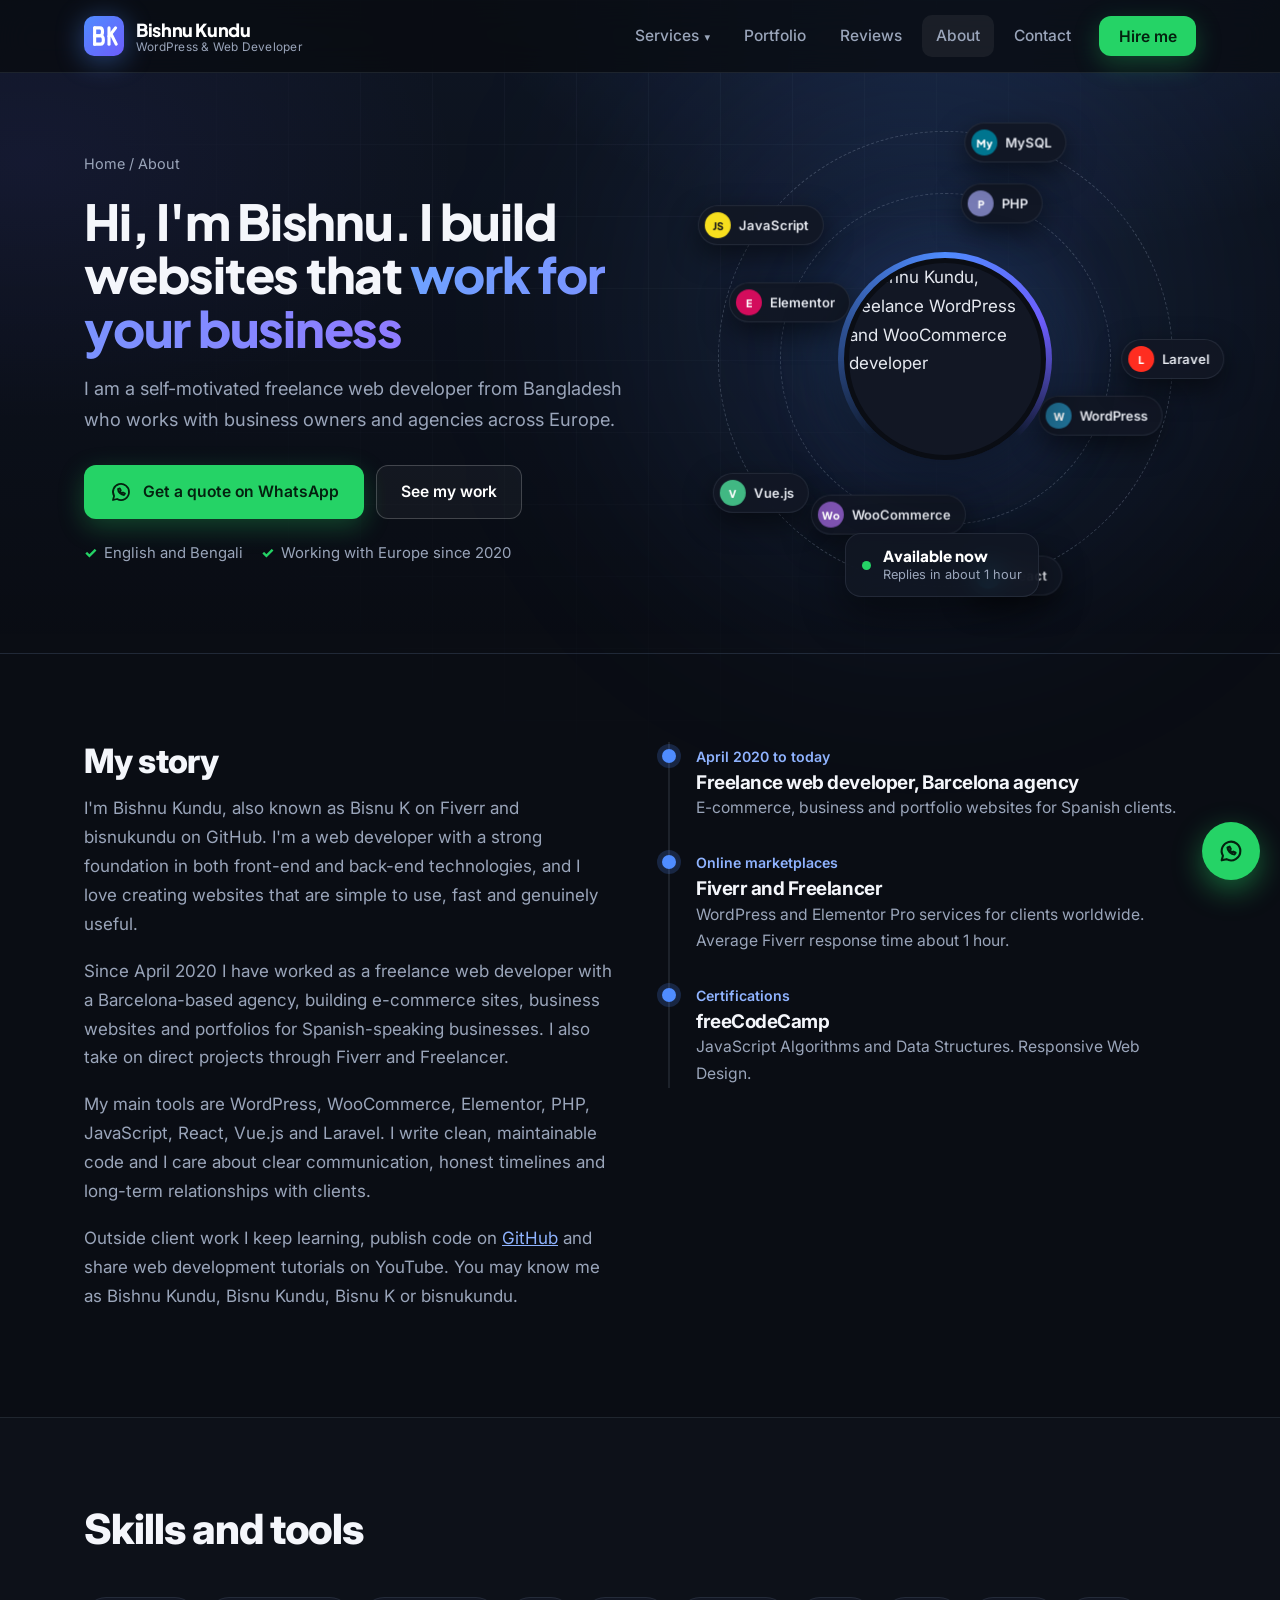
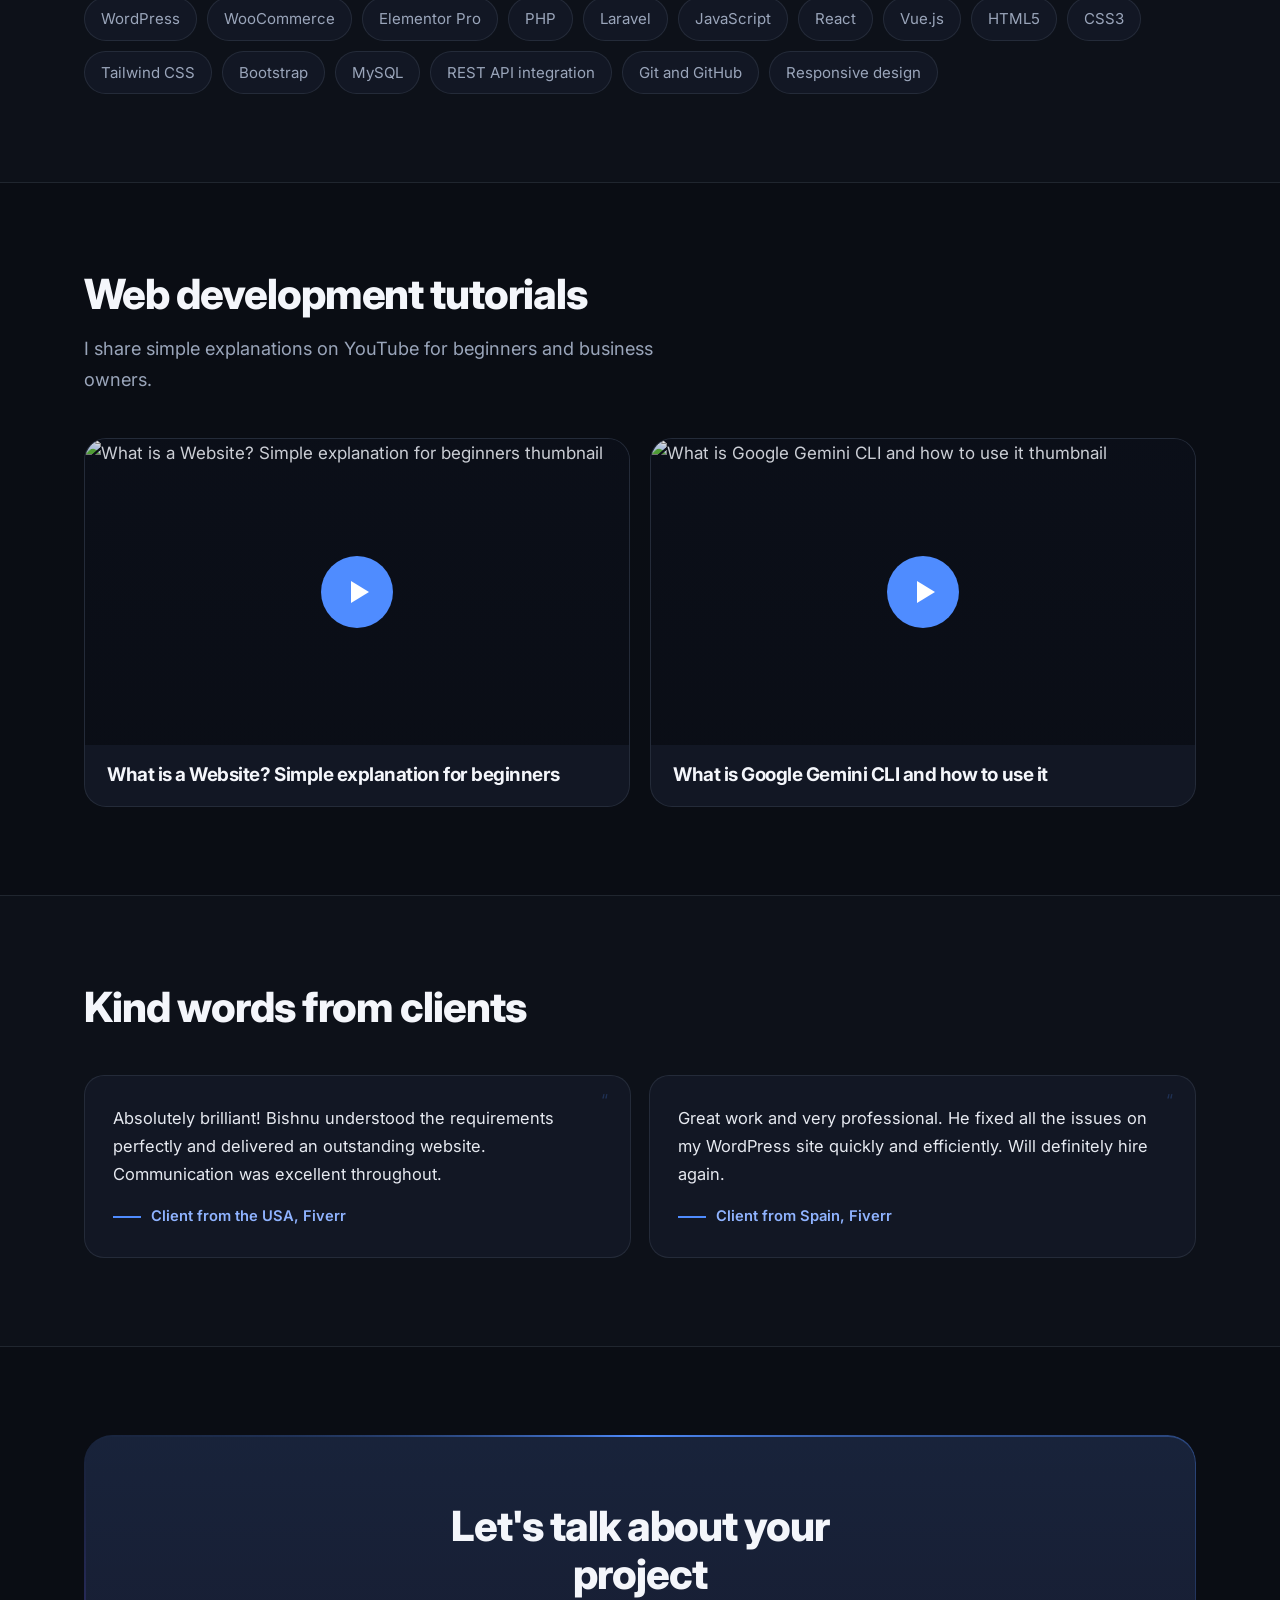
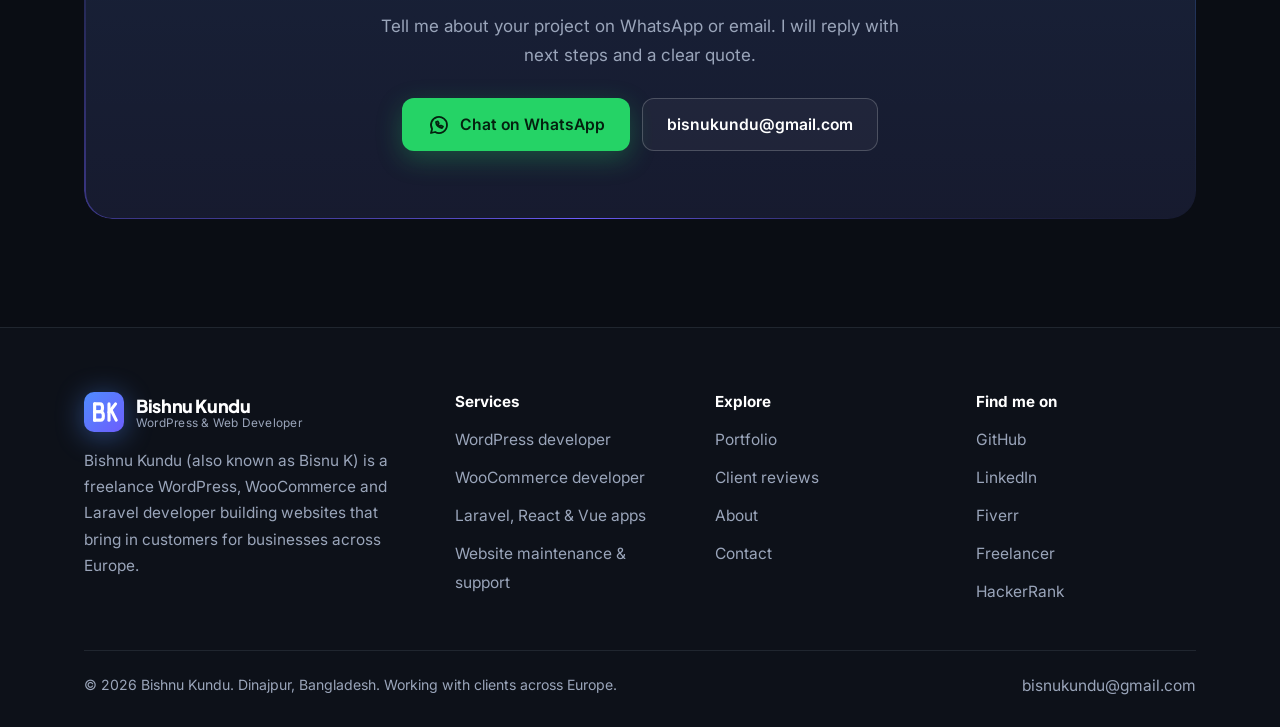
==== commit 60855756: "Fix layout bug (class name collision), orbit hero on About page, cache-busting for CSS/JS" ====
--- a/about/index.html
+++ b/about/index.html
@@ -32,7 +32,7 @@
 <link rel="preconnect" href="https://fonts.googleapis.com">
 <link rel="preconnect" href="https://fonts.gstatic.com" crossorigin>
 <link href="https://fonts.googleapis.com/css2?family=Inter:wght@400;500;600&family=Plus+Jakarta+Sans:wght@600;700;800&display=swap" rel="stylesheet">
-<link rel="stylesheet" href="/style.css">
+<link rel="stylesheet" href="/style.css?v=1ecafc1d">
 <script>document.documentElement.classList.add('js')</script>
 
 <script type="application/ld+json">{"@context": "https://schema.org", "@type": "BreadcrumbList", "itemListElement": [{"@type": "ListItem", "position": 1, "name": "Home", "item": "https://bisnukundu.netlify.app/"}, {"@type": "ListItem", "position": 2, "name": "About", "item": "https://bisnukundu.netlify.app/about/"}]}</script><script type="application/ld+json">{"@context": "https://schema.org", "@type": "ProfilePage", "url": "https://bisnukundu.netlify.app/about/", "mainEntity": {"@id": "https://bisnukundu.netlify.app/#person"}}</script><script type="application/ld+json">{"@context": "https://schema.org", "@type": "Person", "@id": "https://bisnukundu.netlify.app/#person", "name": "Bishnu Kundu", "alternateName": ["Bisnu Kundu", "bisnukundu", "Bisnu K", "Bishnu K"], "url": "https://bisnukundu.netlify.app/", "image": "https://bisnukundu.netlify.app/img/bisnu.webp", "jobTitle": "Freelance WordPress and WooCommerce Developer", "email": "bisnukundu@gmail.com", "address": {"@type": "PostalAddress", "addressLocality": "Dinajpur", "addressCountry": "BD"}, "knowsLanguage": ["English", "Bengali"], "knowsAbout": ["WordPress", "WooCommerce", "Elementor", "PHP", "Laravel", "React", "Vue.js", "JavaScript", "MySQL", "Website maintenance", "Website redesign"], "sameAs": ["https://github.com/bisnukundu", "https://www.linkedin.com/in/bisnukundu/", "https://www.fiverr.com/bisnukundu", "https://www.freelancer.com/u/bisnukundu", "https://www.hackerrank.com/profile/bisnukundu"]}</script>
@@ -45,7 +45,7 @@
 <button class="burger" aria-label="Open menu" aria-expanded="false">☰</button>
 </div></header>
 <main>
-<section class="ph"><div class="wrap ph-grid"><div><div class="crumbs"><a href="/">Home</a> / About</div><h1>Hi, I'm Bishnu. I build websites that <span class="hl">work for your business</span></h1><p class="lead">I am a self-motivated freelance web developer from Bangladesh who works with business owners and agencies across Europe.</p><div class="cta"><a class="btn btn-wa" href="https://wa.link/w53g4s" target="_blank" rel="noopener"><svg class="ic" viewBox="0 0 24 24" fill="none" stroke="currentColor" stroke-width="1.8" stroke-linecap="round" stroke-linejoin="round" aria-hidden="true"><path d="M20 12a8 8 0 0 1-11.9 7L4 20l1.1-4A8 8 0 1 1 20 12Z"/><path d="M9 9c0 3 3 6 6 6l1-1.5-2-1-1 .7c-.8-.4-1.5-1.1-1.9-1.9l.7-1-1-2L9 9Z"/></svg>Get a quote on WhatsApp</a><a class="btn btn-line" href="/portfolio/">See my work</a></div><div class="mini"><span>English and Bengali</span><span>Working with Europe since 2020</span></div></div><div class="vis photo-v"><img src="/img/bisnu.webp" alt="Bishnu Kundu, freelance WordPress and Laravel developer" width="760" height="978" fetchpriority="high"></div></div></section><section><div class="wrap split">
+<section class="ph"><div class="wrap ph-grid"><div><div class="crumbs"><a href="/">Home</a> / About</div><h1>Hi, I'm Bishnu. I build websites that <span class="hl">work for your business</span></h1><p class="lead">I am a self-motivated freelance web developer from Bangladesh who works with business owners and agencies across Europe.</p><div class="cta"><a class="btn btn-wa" href="https://wa.link/w53g4s" target="_blank" rel="noopener"><svg class="ic" viewBox="0 0 24 24" fill="none" stroke="currentColor" stroke-width="1.8" stroke-linecap="round" stroke-linejoin="round" aria-hidden="true"><path d="M20 12a8 8 0 0 1-11.9 7L4 20l1.1-4A8 8 0 1 1 20 12Z"/><path d="M9 9c0 3 3 6 6 6l1-1.5-2-1-1 .7c-.8-.4-1.5-1.1-1.9-1.9l.7-1-1-2L9 9Z"/></svg>Get a quote on WhatsApp</a><a class="btn btn-line" href="/portfolio/">See my work</a></div><div class="mini"><span>English and Bengali</span><span>Working with Europe since 2020</span></div></div><div class="orbit" role="img" aria-label="Bishnu Kundu surrounded by the technologies he works with: WordPress, WooCommerce, Elementor, PHP, Laravel, React, Vue.js, JavaScript and MySQL"><span class="glow-o" aria-hidden="true"></span><div class="ring r1" aria-hidden="true"><span class="ob" style="--a:20deg"><span class="oi"><span class="cnt"><i style="background:#21759b;color:#fff">W</i>WordPress</span></span></span><span class="ob" style="--a:110deg"><span class="oi"><span class="cnt"><i style="background:#7f54b3;color:#fff">Wo</i>WooCommerce</span></span></span><span class="ob" style="--a:200deg"><span class="oi"><span class="cnt"><i style="background:#d30c5c;color:#fff">E</i>Elementor</span></span></span><span class="ob" style="--a:290deg"><span class="oi"><span class="cnt"><i style="background:#777bb4;color:#fff">P</i>PHP</span></span></span></div><div class="ring r2" aria-hidden="true"><span class="ob" style="--a:0deg"><span class="oi"><span class="cnt"><i style="background:#ff2d20;color:#fff">L</i>Laravel</span></span></span><span class="ob" style="--a:72deg"><span class="oi"><span class="cnt"><i style="background:#149eca;color:#fff">R</i>React</span></span></span><span class="ob" style="--a:144deg"><span class="oi"><span class="cnt"><i style="background:#41b883;color:#fff">V</i>Vue.js</span></span></span><span class="ob" style="--a:216deg"><span class="oi"><span class="cnt"><i style="background:#f7df1e;color:#1a1a1a">JS</i>JavaScript</span></span></span><span class="ob" style="--a:288deg"><span class="oi"><span class="cnt"><i style="background:#00758f;color:#fff">My</i>MySQL</span></span></span></div><span class="spark" style="top:8%;left:30%;animation-delay:0s"></span><span class="spark" style="top:18%;left:82%;animation-delay:0.8s"></span><span class="spark" style="top:40%;left:4%;animation-delay:1.6s"></span><span class="spark" style="top:62%;left:95%;animation-delay:2.2s"></span><span class="spark" style="top:86%;left:18%;animation-delay:0.4s"></span><span class="spark" style="top:92%;left:70%;animation-delay:1.2s"></span><span class="spark" style="top:4%;left:60%;animation-delay:2.6s"></span><span class="spark" style="top:52%;left:50%;animation-delay:1.9s"></span><div class="avatar"><img src="https://avatars.githubusercontent.com/u/48401689?v=4&s=640" alt="Bishnu Kundu, freelance WordPress and WooCommerce developer" width="320" height="320" fetchpriority="high"></div><div class="chip c3"><span class="dot"></span><div><b style="font-size:.95rem">Available now</b><small>Replies in about 1 hour</small></div></div></div></div></section><section><div class="wrap split">
 <div class="prose rv"><h2 style="margin-top:0">My story</h2>
 <p>I'm Bishnu Kundu, also known as Bisnu K on Fiverr and bisnukundu on GitHub. I'm a web developer with a strong foundation in both front-end and back-end technologies, and I love creating websites that are simple to use, fast and genuinely useful.</p>
 <p>Since April 2020 I have worked as a freelance web developer with a Barcelona-based agency, building e-commerce sites, business websites and portfolios for Spanish-speaking businesses. I also take on direct projects through Fiverr and Freelancer.</p>
@@ -72,6 +72,6 @@
 <div class="copy"><span>© <script>document.write(new Date().getFullYear())</script> Bishnu Kundu. Dinajpur, Bangladesh. Working with clients across Europe.</span><a href="mailto:bisnukundu@gmail.com">bisnukundu@gmail.com</a></div>
 </div></footer>
 <a class="wa-fab" href="https://wa.link/w53g4s" target="_blank" rel="noopener" aria-label="Chat on WhatsApp"><svg class="ic" viewBox="0 0 24 24" fill="none" stroke="currentColor" stroke-width="1.8" stroke-linecap="round" stroke-linejoin="round" aria-hidden="true"><path d="M20 12a8 8 0 0 1-11.9 7L4 20l1.1-4A8 8 0 1 1 20 12Z"/><path d="M9 9c0 3 3 6 6 6l1-1.5-2-1-1 .7c-.8-.4-1.5-1.1-1.9-1.9l.7-1-1-2L9 9Z"/></svg></a>
-<script src="/app.js" defer></script>
+<script src="/app.js?v=1ecafc1d" defer></script>
 </body>
 </html>
--- a/style.css
+++ b/style.css
@@ -265,3 +265,34 @@
 .ml{list-style:none;display:grid;gap:9px;margin-top:16px}
 .ml li{color:var(--mu);font-size:.96rem;padding-left:22px;position:relative}
 .ml li:before{content:"";position:absolute;left:0;top:.62em;width:8px;height:8px;border-radius:50%;background:var(--ac)}
+
+.split.stack{grid-template-columns:1fr;gap:28px}
+.split.stack .ticks{max-width:860px}
+/* hero orbit */
+.orbit{--o:clamp(320px,38vw,460px);position:relative;width:var(--o);height:var(--o);margin:0 auto;display:grid;place-items:center}
+.glow-o{position:absolute;inset:16%;border-radius:50%;background:radial-gradient(circle,rgba(79,140,255,.4),transparent 68%);filter:blur(34px);animation:pulse 4s ease-in-out infinite alternate}
+@keyframes pulse{to{transform:scale(1.3);opacity:.55}}
+.avatar{position:relative;width:calc(var(--o)*.44);height:calc(var(--o)*.44);border-radius:50%;isolation:isolate;z-index:2;box-shadow:0 20px 60px rgba(0,0,0,.5)}
+.avatar:before{content:"";position:absolute;inset:-6px;border-radius:50%;background:conic-gradient(from var(--a),var(--ac),var(--ac2),transparent 38%,transparent 62%,var(--ac));animation:spin 5s linear infinite;z-index:-1}
+.avatar img{width:100%;height:100%;border-radius:50%;object-fit:cover;object-position:50% 20%;border:5px solid var(--bg);background:var(--card)}
+.ring{position:absolute;left:50%;top:50%;width:var(--s);height:var(--s);margin:calc(var(--s)/-2) 0 0 calc(var(--s)/-2);border:1px dashed rgba(148,163,184,.3);border-radius:50%;animation:rot var(--t) linear infinite}
+.r1{--s:calc(var(--o)*.72);--t:28s}
+.r2{--s:calc(var(--o)*.99);--t:46s;animation-direction:reverse}
+@keyframes rot{to{transform:rotate(360deg)}}
+.ob{position:absolute;left:50%;top:50%;width:0;height:0;transform:rotate(var(--a)) translateX(calc(var(--s)/2)) rotate(calc(var(--a)*-1))}
+.oi{position:absolute;left:0;top:0;transform:translate(-50%,-50%)}
+.cnt{display:inline-flex;align-items:center;gap:8px;padding:6px 14px 6px 6px;border-radius:999px;background:rgba(18,23,36,.92);border:1px solid var(--line);box-shadow:0 10px 28px rgba(0,0,0,.5);font:600 .82rem var(--b);color:#e6e9f0;white-space:nowrap;backdrop-filter:blur(8px);-webkit-backdrop-filter:blur(8px)}
+.cnt i{width:26px;height:26px;border-radius:50%;display:grid;place-items:center;font:800 .66rem var(--d);font-style:normal}
+.r1 .cnt{animation:rot 28s linear infinite reverse}
+.r2 .cnt{animation:rot 46s linear infinite}
+.spark{position:absolute;width:5px;height:5px;border-radius:50%;background:#8fb3ff;opacity:0;animation:tw 3.2s ease-in-out infinite}
+@keyframes tw{50%{opacity:.9;transform:scale(1.7)}}
+.orbit .c3{bottom:-8px;left:50%;margin-left:-100px;z-index:3}
+@media(max-width:960px){
+.orbit{--o:min(76vw,380px)}
+.r2{--s:calc(var(--o)*.94)}
+.cnt{font-size:.72rem;padding:5px 11px 5px 5px;gap:6px}
+.cnt i{width:22px;height:22px;font-size:.6rem}
+}
+
+.hero,.ph{overflow:hidden}
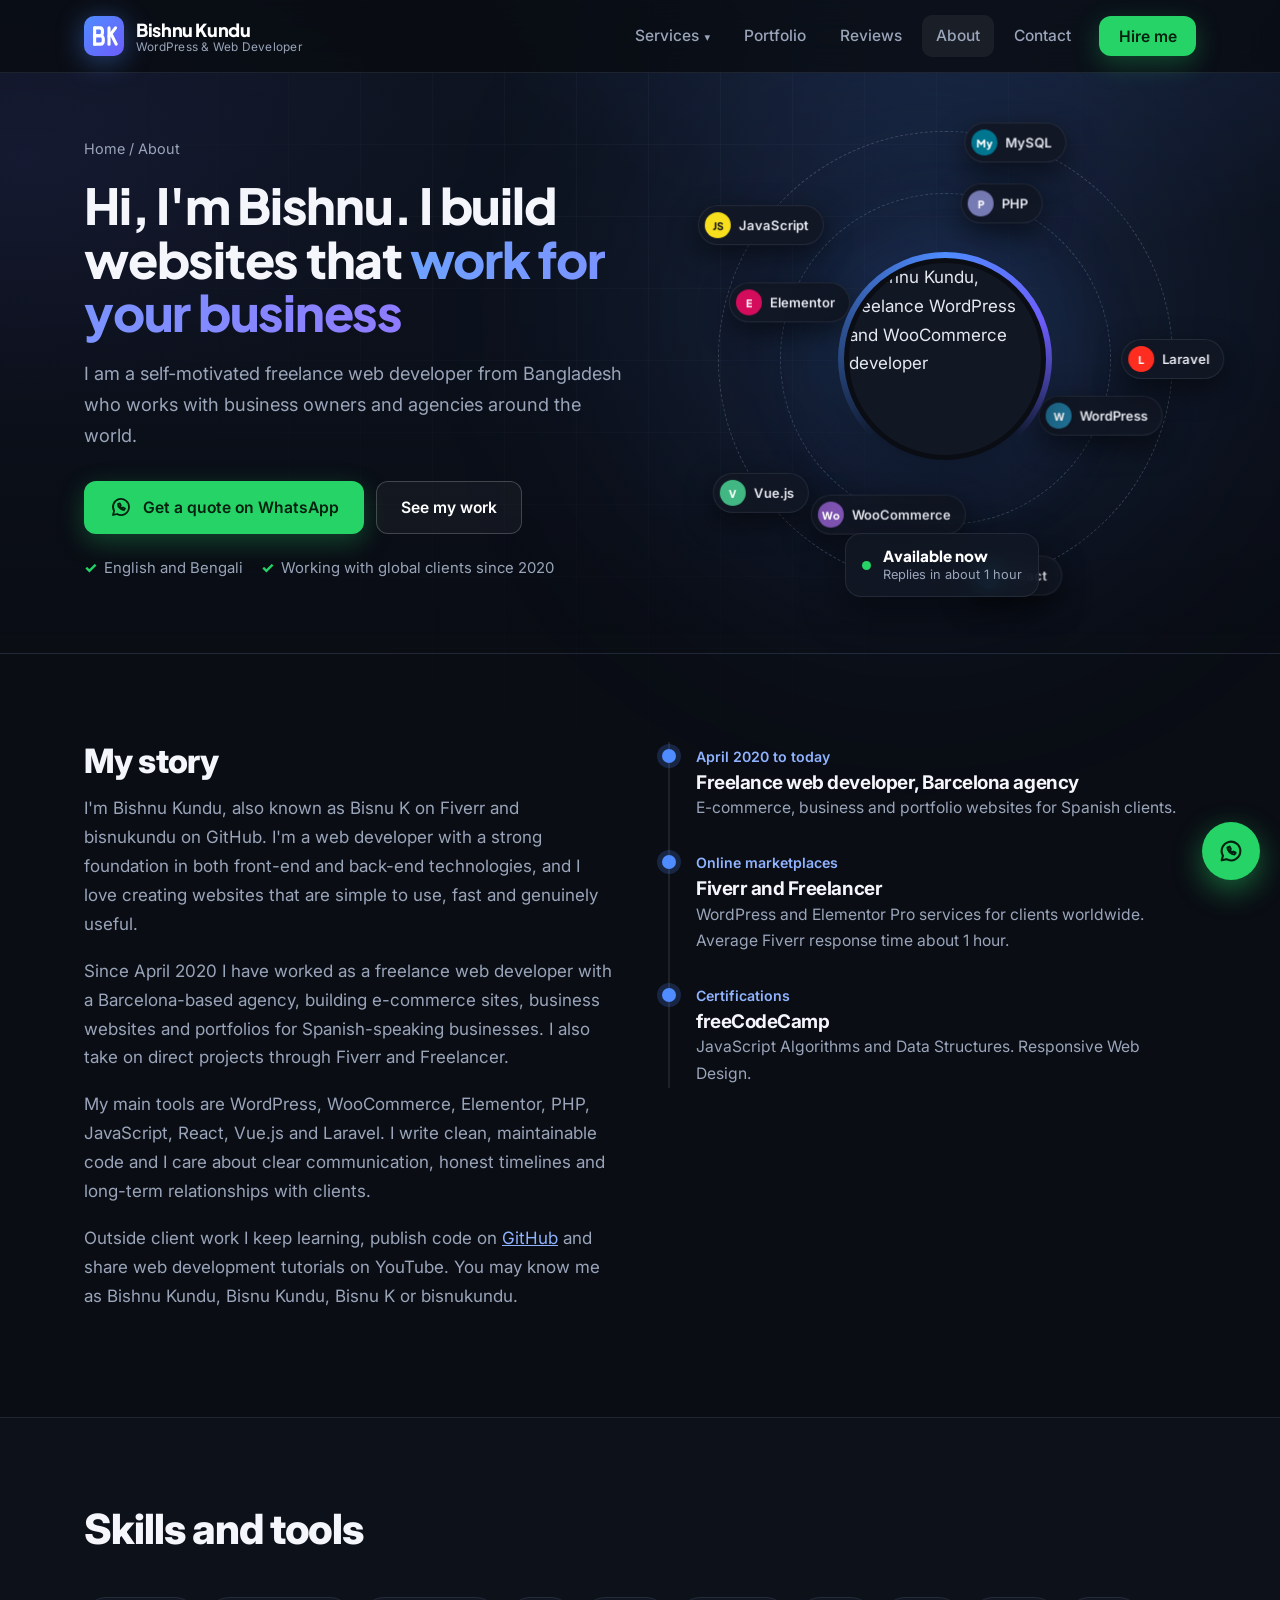
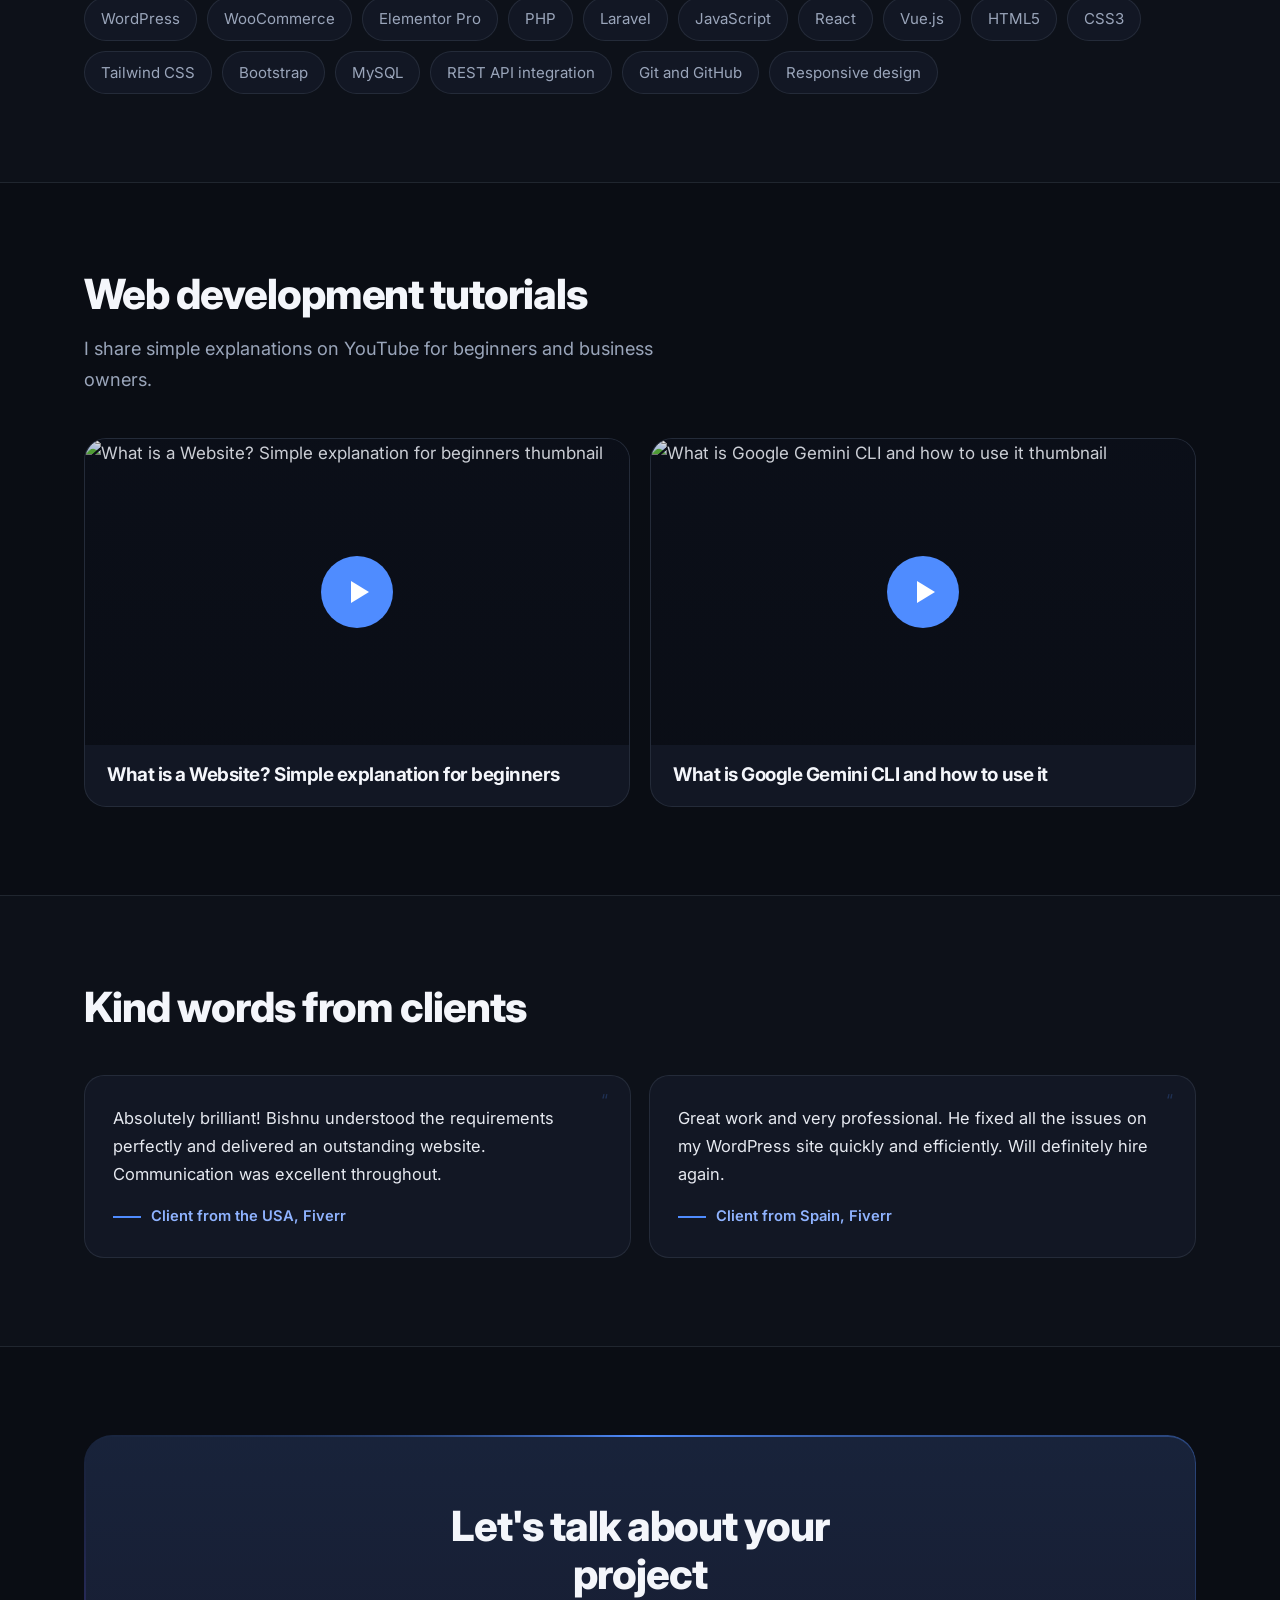
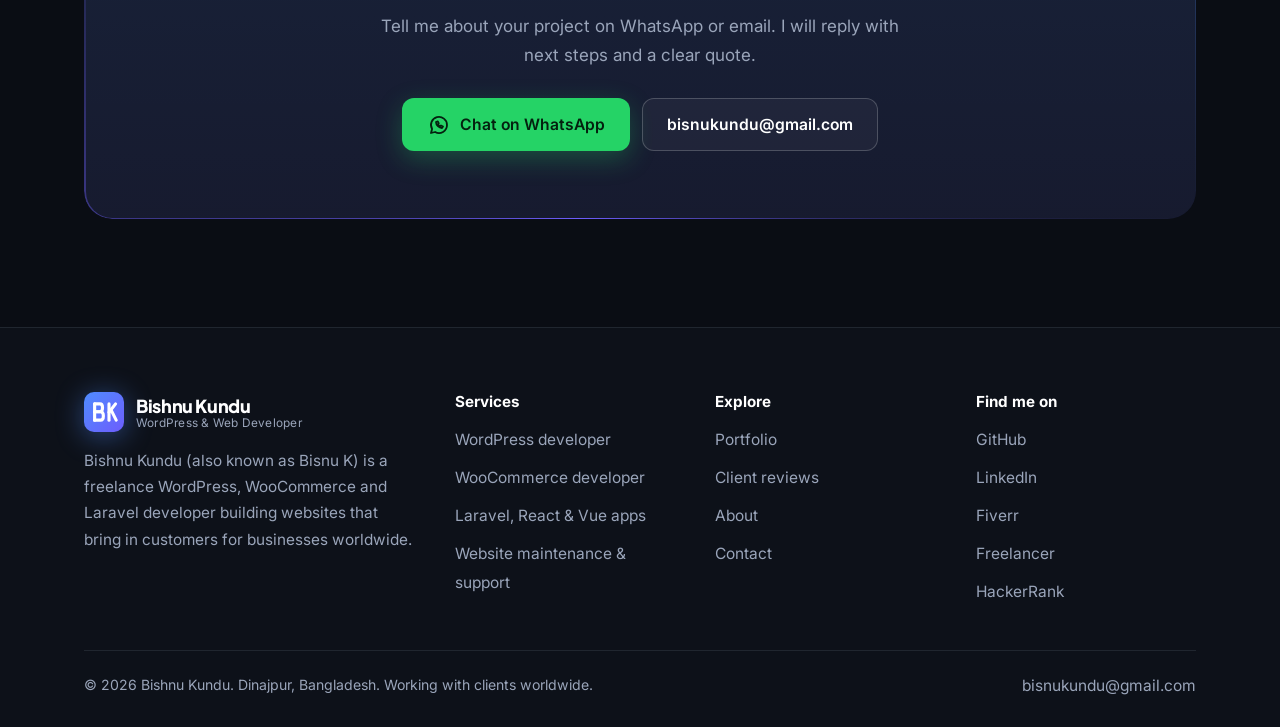
==== commit 57288a01: "New headline: Freelance web developer for growing businesses; worldwide wording instead of Europe" ====
--- a/about/index.html
+++ b/about/index.html
@@ -4,8 +4,8 @@
 <meta charset="UTF-8">
 <meta name="viewport" content="width=device-width, initial-scale=1">
 <title>About Bishnu Kundu (Bisnu K) | Freelance Web Developer</title>
-<meta name="description" content="Meet Bishnu Kundu (Bisnu K, bisnukundu), a freelance WordPress, WooCommerce and Laravel developer working with European clients since 2020.">
-<meta name="keywords" content="Bishnu Kundu, Bisnu Kundu, bisnukundu, Bisnu K, WordPress developer, WooCommerce developer, freelance web developer Europe, Laravel developer, website maintenance">
+<meta name="description" content="Meet Bishnu Kundu (Bisnu K, bisnukundu), a freelance WordPress, WooCommerce and Laravel developer working with clients worldwide since 2020.">
+<meta name="keywords" content="Bishnu Kundu, Bisnu Kundu, bisnukundu, Bisnu K, WordPress developer, WooCommerce developer, freelance web developer worldwide, Laravel developer, website maintenance">
 <meta name="robots" content="index,follow,max-image-preview:large">
 <link rel="canonical" href="https://bisnukundu.netlify.app/about/">
 <meta name="author" content="Bishnu Kundu">
@@ -14,7 +14,7 @@
 <meta property="og:type" content="website">
 <meta property="og:locale" content="en_US">
 <meta property="og:title" content="About Bishnu Kundu (Bisnu K) | Freelance Web Developer">
-<meta property="og:description" content="Meet Bishnu Kundu (Bisnu K, bisnukundu), a freelance WordPress, WooCommerce and Laravel developer working with European clients since 2020.">
+<meta property="og:description" content="Meet Bishnu Kundu (Bisnu K, bisnukundu), a freelance WordPress, WooCommerce and Laravel developer working with clients worldwide since 2020.">
 <meta property="og:url" content="https://bisnukundu.netlify.app/about/">
 <meta property="og:image" content="https://bisnukundu.netlify.app/og-image.png">
 <meta property="og:image:width" content="1200">
@@ -22,7 +22,7 @@
 <meta property="og:image:alt" content="Bishnu Kundu, freelance WordPress and WooCommerce developer">
 <meta name="twitter:card" content="summary_large_image">
 <meta name="twitter:title" content="About Bishnu Kundu (Bisnu K) | Freelance Web Developer">
-<meta name="twitter:description" content="Meet Bishnu Kundu (Bisnu K, bisnukundu), a freelance WordPress, WooCommerce and Laravel developer working with European clients since 2020.">
+<meta name="twitter:description" content="Meet Bishnu Kundu (Bisnu K, bisnukundu), a freelance WordPress, WooCommerce and Laravel developer working with clients worldwide since 2020.">
 <meta name="twitter:image" content="https://bisnukundu.netlify.app/og-image.png">
 <link rel="icon" type="image/x-icon" href="/favicon_io/favicon.ico">
 <link rel="icon" type="image/png" sizes="32x32" href="/favicon_io/favicon-32x32.png">
@@ -45,7 +45,7 @@
 <button class="burger" aria-label="Open menu" aria-expanded="false">☰</button>
 </div></header>
 <main>
-<section class="ph"><div class="wrap ph-grid"><div><div class="crumbs"><a href="/">Home</a> / About</div><h1>Hi, I'm Bishnu. I build websites that <span class="hl">work for your business</span></h1><p class="lead">I am a self-motivated freelance web developer from Bangladesh who works with business owners and agencies across Europe.</p><div class="cta"><a class="btn btn-wa" href="https://wa.link/w53g4s" target="_blank" rel="noopener"><svg class="ic" viewBox="0 0 24 24" fill="none" stroke="currentColor" stroke-width="1.8" stroke-linecap="round" stroke-linejoin="round" aria-hidden="true"><path d="M20 12a8 8 0 0 1-11.9 7L4 20l1.1-4A8 8 0 1 1 20 12Z"/><path d="M9 9c0 3 3 6 6 6l1-1.5-2-1-1 .7c-.8-.4-1.5-1.1-1.9-1.9l.7-1-1-2L9 9Z"/></svg>Get a quote on WhatsApp</a><a class="btn btn-line" href="/portfolio/">See my work</a></div><div class="mini"><span>English and Bengali</span><span>Working with Europe since 2020</span></div></div><div class="orbit" role="img" aria-label="Bishnu Kundu surrounded by the technologies he works with: WordPress, WooCommerce, Elementor, PHP, Laravel, React, Vue.js, JavaScript and MySQL"><span class="glow-o" aria-hidden="true"></span><div class="ring r1" aria-hidden="true"><span class="ob" style="--a:20deg"><span class="oi"><span class="cnt"><i style="background:#21759b;color:#fff">W</i>WordPress</span></span></span><span class="ob" style="--a:110deg"><span class="oi"><span class="cnt"><i style="background:#7f54b3;color:#fff">Wo</i>WooCommerce</span></span></span><span class="ob" style="--a:200deg"><span class="oi"><span class="cnt"><i style="background:#d30c5c;color:#fff">E</i>Elementor</span></span></span><span class="ob" style="--a:290deg"><span class="oi"><span class="cnt"><i style="background:#777bb4;color:#fff">P</i>PHP</span></span></span></div><div class="ring r2" aria-hidden="true"><span class="ob" style="--a:0deg"><span class="oi"><span class="cnt"><i style="background:#ff2d20;color:#fff">L</i>Laravel</span></span></span><span class="ob" style="--a:72deg"><span class="oi"><span class="cnt"><i style="background:#149eca;color:#fff">R</i>React</span></span></span><span class="ob" style="--a:144deg"><span class="oi"><span class="cnt"><i style="background:#41b883;color:#fff">V</i>Vue.js</span></span></span><span class="ob" style="--a:216deg"><span class="oi"><span class="cnt"><i style="background:#f7df1e;color:#1a1a1a">JS</i>JavaScript</span></span></span><span class="ob" style="--a:288deg"><span class="oi"><span class="cnt"><i style="background:#00758f;color:#fff">My</i>MySQL</span></span></span></div><span class="spark" style="top:8%;left:30%;animation-delay:0s"></span><span class="spark" style="top:18%;left:82%;animation-delay:0.8s"></span><span class="spark" style="top:40%;left:4%;animation-delay:1.6s"></span><span class="spark" style="top:62%;left:95%;animation-delay:2.2s"></span><span class="spark" style="top:86%;left:18%;animation-delay:0.4s"></span><span class="spark" style="top:92%;left:70%;animation-delay:1.2s"></span><span class="spark" style="top:4%;left:60%;animation-delay:2.6s"></span><span class="spark" style="top:52%;left:50%;animation-delay:1.9s"></span><div class="avatar"><img src="https://avatars.githubusercontent.com/u/48401689?v=4&s=640" alt="Bishnu Kundu, freelance WordPress and WooCommerce developer" width="320" height="320" fetchpriority="high"></div><div class="chip c3"><span class="dot"></span><div><b style="font-size:.95rem">Available now</b><small>Replies in about 1 hour</small></div></div></div></div></section><section><div class="wrap split">
+<section class="ph"><div class="wrap ph-grid"><div><div class="crumbs"><a href="/">Home</a> / About</div><h1>Hi, I'm Bishnu. I build websites that <span class="hl">work for your business</span></h1><p class="lead">I am a self-motivated freelance web developer from Bangladesh who works with business owners and agencies around the world.</p><div class="cta"><a class="btn btn-wa" href="https://wa.link/w53g4s" target="_blank" rel="noopener"><svg class="ic" viewBox="0 0 24 24" fill="none" stroke="currentColor" stroke-width="1.8" stroke-linecap="round" stroke-linejoin="round" aria-hidden="true"><path d="M20 12a8 8 0 0 1-11.9 7L4 20l1.1-4A8 8 0 1 1 20 12Z"/><path d="M9 9c0 3 3 6 6 6l1-1.5-2-1-1 .7c-.8-.4-1.5-1.1-1.9-1.9l.7-1-1-2L9 9Z"/></svg>Get a quote on WhatsApp</a><a class="btn btn-line" href="/portfolio/">See my work</a></div><div class="mini"><span>English and Bengali</span><span>Working with global clients since 2020</span></div></div><div class="orbit" role="img" aria-label="Bishnu Kundu surrounded by the technologies he works with: WordPress, WooCommerce, Elementor, PHP, Laravel, React, Vue.js, JavaScript and MySQL"><span class="glow-o" aria-hidden="true"></span><div class="ring r1" aria-hidden="true"><span class="ob" style="--a:20deg"><span class="oi"><span class="cnt"><i style="background:#21759b;color:#fff">W</i>WordPress</span></span></span><span class="ob" style="--a:110deg"><span class="oi"><span class="cnt"><i style="background:#7f54b3;color:#fff">Wo</i>WooCommerce</span></span></span><span class="ob" style="--a:200deg"><span class="oi"><span class="cnt"><i style="background:#d30c5c;color:#fff">E</i>Elementor</span></span></span><span class="ob" style="--a:290deg"><span class="oi"><span class="cnt"><i style="background:#777bb4;color:#fff">P</i>PHP</span></span></span></div><div class="ring r2" aria-hidden="true"><span class="ob" style="--a:0deg"><span class="oi"><span class="cnt"><i style="background:#ff2d20;color:#fff">L</i>Laravel</span></span></span><span class="ob" style="--a:72deg"><span class="oi"><span class="cnt"><i style="background:#149eca;color:#fff">R</i>React</span></span></span><span class="ob" style="--a:144deg"><span class="oi"><span class="cnt"><i style="background:#41b883;color:#fff">V</i>Vue.js</span></span></span><span class="ob" style="--a:216deg"><span class="oi"><span class="cnt"><i style="background:#f7df1e;color:#1a1a1a">JS</i>JavaScript</span></span></span><span class="ob" style="--a:288deg"><span class="oi"><span class="cnt"><i style="background:#00758f;color:#fff">My</i>MySQL</span></span></span></div><span class="spark" style="top:8%;left:30%;animation-delay:0s"></span><span class="spark" style="top:18%;left:82%;animation-delay:0.8s"></span><span class="spark" style="top:40%;left:4%;animation-delay:1.6s"></span><span class="spark" style="top:62%;left:95%;animation-delay:2.2s"></span><span class="spark" style="top:86%;left:18%;animation-delay:0.4s"></span><span class="spark" style="top:92%;left:70%;animation-delay:1.2s"></span><span class="spark" style="top:4%;left:60%;animation-delay:2.6s"></span><span class="spark" style="top:52%;left:50%;animation-delay:1.9s"></span><div class="avatar"><img src="https://avatars.githubusercontent.com/u/48401689?v=4&s=640" alt="Bishnu Kundu, freelance WordPress and WooCommerce developer" width="320" height="320" fetchpriority="high"></div><div class="chip c3"><span class="dot"></span><div><b style="font-size:.95rem">Available now</b><small>Replies in about 1 hour</small></div></div></div></div></section><section><div class="wrap split">
 <div class="prose rv"><h2 style="margin-top:0">My story</h2>
 <p>I'm Bishnu Kundu, also known as Bisnu K on Fiverr and bisnukundu on GitHub. I'm a web developer with a strong foundation in both front-end and back-end technologies, and I love creating websites that are simple to use, fast and genuinely useful.</p>
 <p>Since April 2020 I have worked as a freelance web developer with a Barcelona-based agency, building e-commerce sites, business websites and portfolios for Spanish-speaking businesses. I also take on direct projects through Fiverr and Freelancer.</p>
@@ -64,12 +64,12 @@
 </main>
 <footer><div class="wrap">
 <div class="fg">
-<div><a class="logo" href="/" aria-label="Bishnu Kundu, home"><svg viewBox="0 0 64 64" aria-hidden="true"><defs><linearGradient id="lg" x1="0" y1="0" x2="1" y2="1"><stop offset="0" stop-color="#4f8cff"/><stop offset="1" stop-color="#6d5dfc"/></linearGradient></defs><rect width="64" height="64" rx="16" fill="url(#lg)"/><g fill="none" stroke="#fff" stroke-width="5" stroke-linecap="round" stroke-linejoin="round"><path d="M17 19v26"/><path d="M17 19h8.5c5.5 0 5.5 12.5 0 12.5H17"/><path d="M17 31.5h9.5c6 0 6 13.5 0 13.5H17"/><path d="M40 19v26"/><path d="M50.5 19 40 32.5"/><path d="M43.5 29l8 16"/></g></svg><span><b>Bishnu Kundu</b><small>WordPress &amp; Web Developer</small></span></a><p>Bishnu Kundu (also known as Bisnu K) is a freelance WordPress, WooCommerce and Laravel developer building websites that bring in customers for businesses across Europe.</p></div>
+<div><a class="logo" href="/" aria-label="Bishnu Kundu, home"><svg viewBox="0 0 64 64" aria-hidden="true"><defs><linearGradient id="lg" x1="0" y1="0" x2="1" y2="1"><stop offset="0" stop-color="#4f8cff"/><stop offset="1" stop-color="#6d5dfc"/></linearGradient></defs><rect width="64" height="64" rx="16" fill="url(#lg)"/><g fill="none" stroke="#fff" stroke-width="5" stroke-linecap="round" stroke-linejoin="round"><path d="M17 19v26"/><path d="M17 19h8.5c5.5 0 5.5 12.5 0 12.5H17"/><path d="M17 31.5h9.5c6 0 6 13.5 0 13.5H17"/><path d="M40 19v26"/><path d="M50.5 19 40 32.5"/><path d="M43.5 29l8 16"/></g></svg><span><b>Bishnu Kundu</b><small>WordPress &amp; Web Developer</small></span></a><p>Bishnu Kundu (also known as Bisnu K) is a freelance WordPress, WooCommerce and Laravel developer building websites that bring in customers for businesses worldwide.</p></div>
 <div><h3>Services</h3><ul><li><a href="/services/wordpress-developer/">WordPress developer</a></li><li><a href="/services/woocommerce-developer/">WooCommerce developer</a></li><li><a href="/services/web-app-development/">Laravel, React &amp; Vue apps</a></li><li><a href="/services/website-maintenance/">Website maintenance &amp; support</a></li></ul></div>
 <div><h3>Explore</h3><ul><li><a href="/portfolio/">Portfolio</a></li><li><a href="/reviews/">Client reviews</a></li><li><a href="/about/">About</a></li><li><a href="/contact/">Contact</a></li></ul></div>
 <div><h3>Find me on</h3><ul><li><a href="https://github.com/bisnukundu" rel="me noopener" target="_blank">GitHub</a></li><li><a href="https://www.linkedin.com/in/bisnukundu/" rel="me noopener" target="_blank">LinkedIn</a></li><li><a href="https://www.fiverr.com/bisnukundu" rel="me noopener" target="_blank">Fiverr</a></li><li><a href="https://www.freelancer.com/u/bisnukundu" rel="me noopener" target="_blank">Freelancer</a></li><li><a href="https://www.hackerrank.com/profile/bisnukundu" rel="me noopener" target="_blank">HackerRank</a></li></ul></div>
 </div>
-<div class="copy"><span>© <script>document.write(new Date().getFullYear())</script> Bishnu Kundu. Dinajpur, Bangladesh. Working with clients across Europe.</span><a href="mailto:bisnukundu@gmail.com">bisnukundu@gmail.com</a></div>
+<div class="copy"><span>© <script>document.write(new Date().getFullYear())</script> Bishnu Kundu. Dinajpur, Bangladesh. Working with clients worldwide.</span><a href="mailto:bisnukundu@gmail.com">bisnukundu@gmail.com</a></div>
 </div></footer>
 <a class="wa-fab" href="https://wa.link/w53g4s" target="_blank" rel="noopener" aria-label="Chat on WhatsApp"><svg class="ic" viewBox="0 0 24 24" fill="none" stroke="currentColor" stroke-width="1.8" stroke-linecap="round" stroke-linejoin="round" aria-hidden="true"><path d="M20 12a8 8 0 0 1-11.9 7L4 20l1.1-4A8 8 0 1 1 20 12Z"/><path d="M9 9c0 3 3 6 6 6l1-1.5-2-1-1 .7c-.8-.4-1.5-1.1-1.9-1.9l.7-1-1-2L9 9Z"/></svg></a>
 <script src="/app.js?v=1ecafc1d" defer></script>
